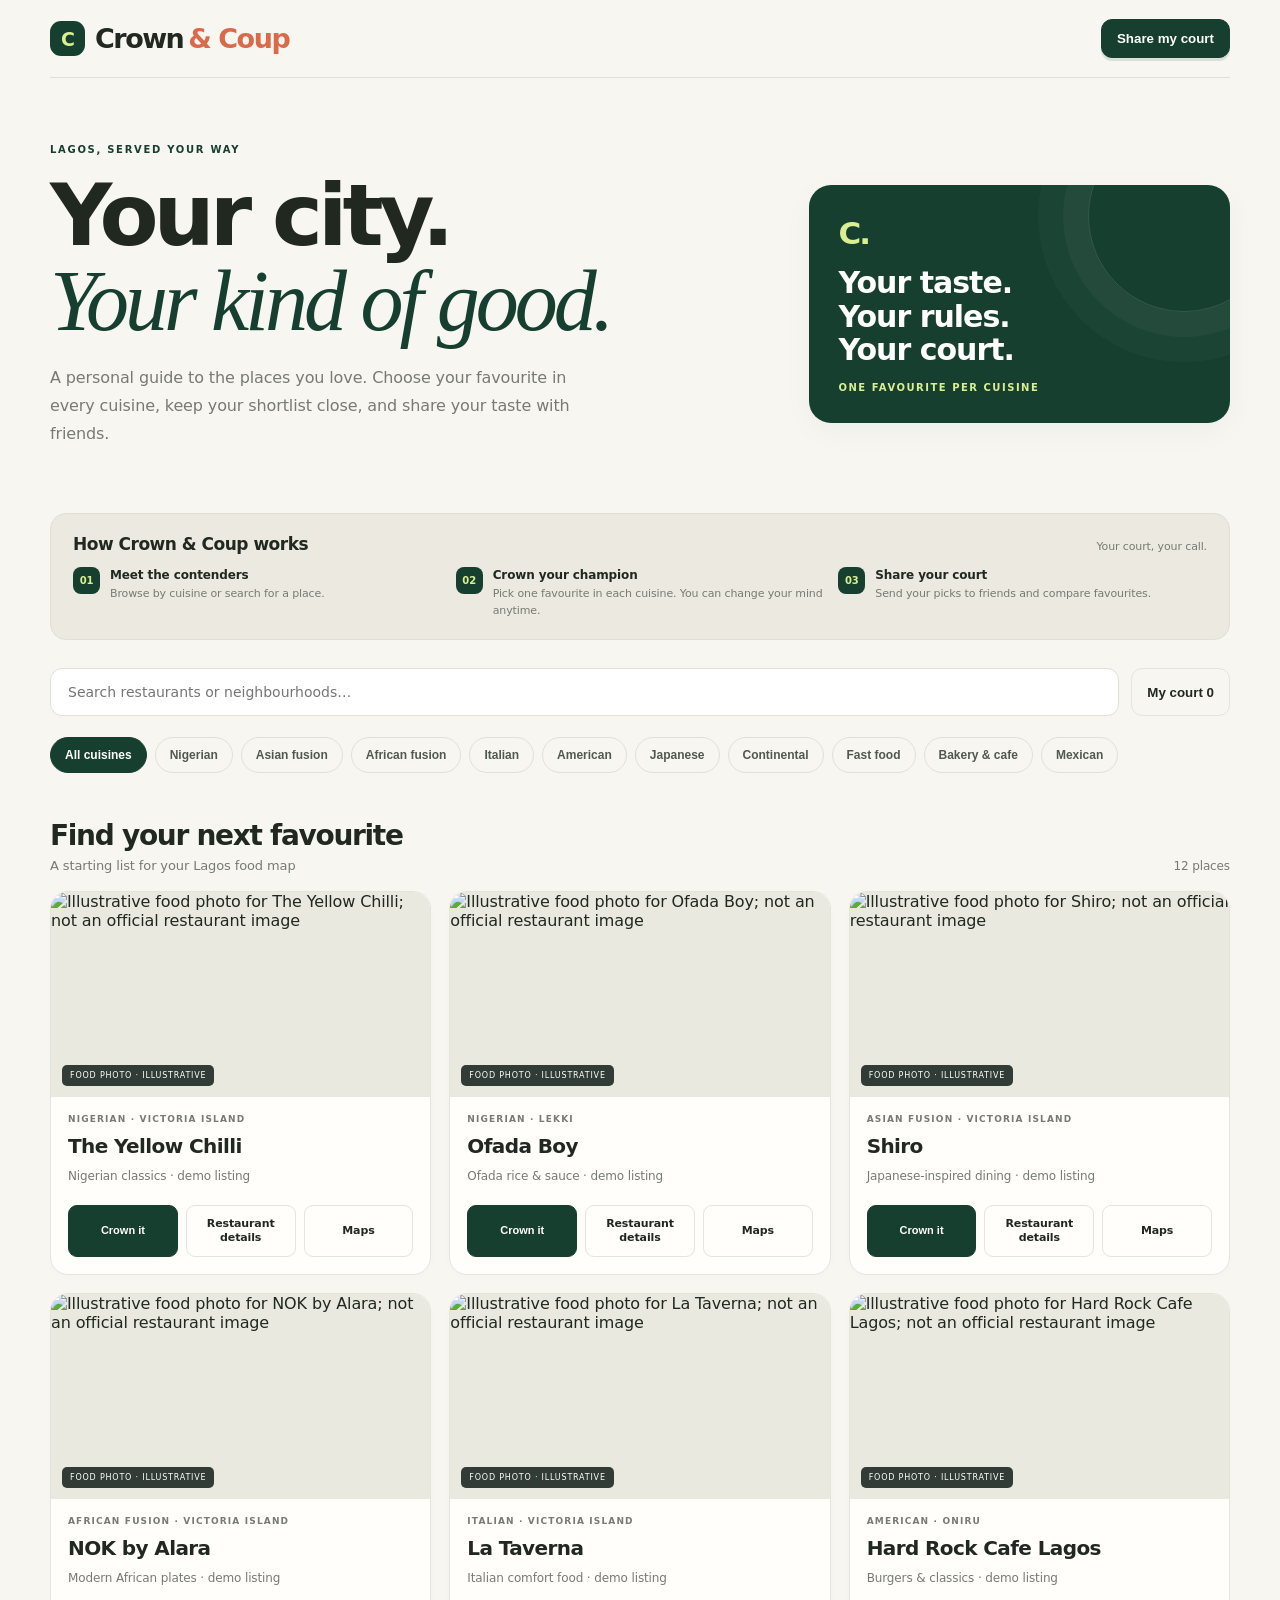
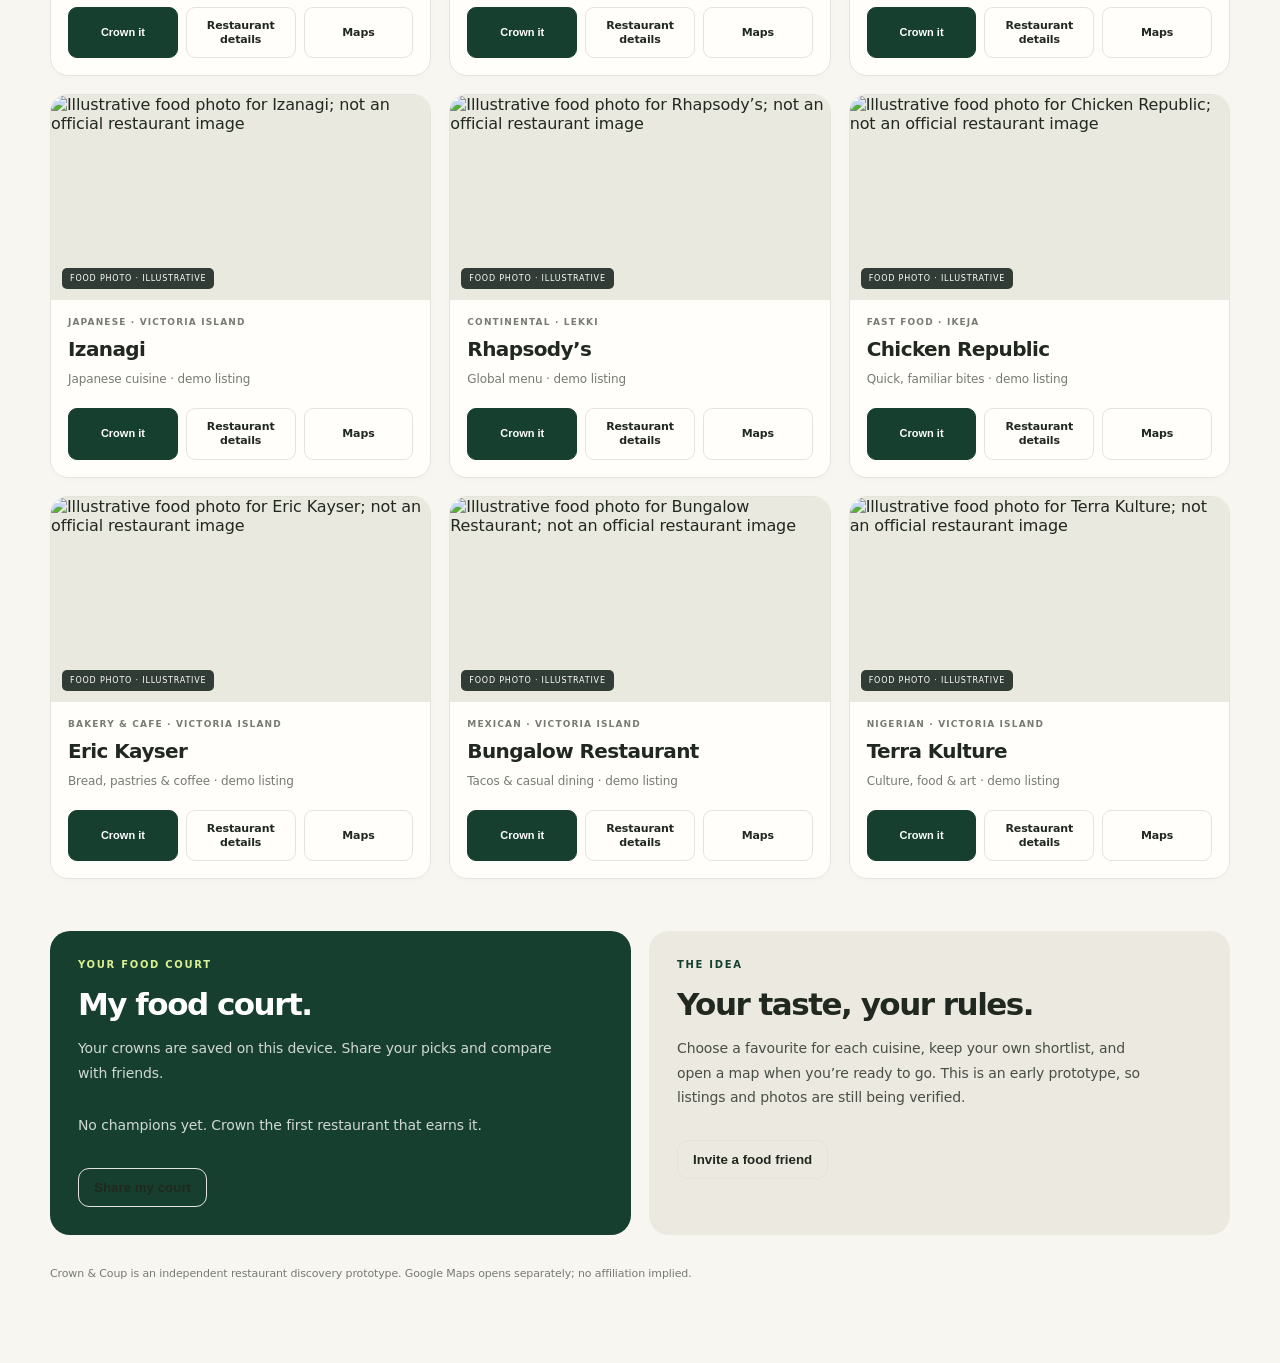
==== play/index.html @ 54d638da "feat: add quick instructions to Crown & Coup experience" ====
<!doctype html>
<html lang="en">
<head>
<meta charset="utf-8"><meta name="viewport" content="width=device-width,initial-scale=1"><meta name="theme-color" content="#f5f2eb"><meta name="description" content="Crown your favourite restaurants in Lagos and share your food court."><link rel="canonical" href="https://crown-ivory-phi.vercel.app/play/"><meta property="og:type" content="website"><meta property="og:site_name" content="Crown & Coup"><meta property="og:title" content="Crown & Coup — Lagos food, crowned"><meta property="og:description" content="Your taste. Your picks. Your restaurant crown. Discover Lagos food and share your favourites."><meta property="og:url" content="https://crown-ivory-phi.vercel.app/play/"><meta property="og:image" content="https://images.unsplash.com/photo-1638436684761-7e59f8a9072f?auto=format&fit=crop&fm=jpg&q=82&w=1200"><meta property="og:image:alt" content="Nigerian jollof rice and chicken, a food image for Crown"><meta name="twitter:card" content="summary_large_image"><meta name="twitter:title" content="Crown & Coup — Lagos food, crowned"><meta name="twitter:description" content="Your taste. Your picks. Your restaurant crown."><meta name="twitter:image" content="https://images.unsplash.com/photo-1638436684761-7e59f8a9072f?auto=format&fit=crop&fm=jpg&q=82&w=1200"><link rel="manifest" href="../manifest.webmanifest"><title>Crown & Coup — Lagos food, crowned</title>
<style>
:root{--paper:#f5f2eb;--ink:#20251f;--muted:#73766d;--line:#dfded5;--green:#244d3b;--lime:#d5f36a;--white:#fffef9;--orange:#ef7448}*{box-sizing:border-box}body{margin:0;background:var(--paper);color:var(--ink);font:16px Inter,system-ui,sans-serif}.app{max-width:1100px;margin:auto;padding:0 22px 60px}.top{height:72px;border-bottom:1px solid var(--line);display:flex;align-items:center;justify-content:space-between}.brand{font-weight:900;font-size:25px;letter-spacing:-1px}.brand b{background:var(--green);color:var(--lime);padding:5px 9px;border-radius:10px;margin-right:7px}.btn{border:1px solid var(--line);border-radius:999px;padding:10px 14px;background:transparent;color:var(--ink);font-weight:750;cursor:pointer}.primary{background:var(--green);color:white;border-color:var(--green)}.hero{padding:50px 0 30px;display:grid;grid-template-columns:1.3fr .7fr;gap:25px;align-items:end}.eyebrow{text-transform:uppercase;letter-spacing:2px;font-size:11px;font-weight:850;color:var(--green)}h1{font-size:clamp(44px,7vw,76px);line-height:.96;letter-spacing:-4px;margin:15px 0}h1 em{font-family:Georgia,serif;color:var(--green);font-weight:500}.hero p{max-width:540px;color:var(--muted);line-height:1.6}.hero-card{background:var(--lime);border-radius:20px;padding:22px;transform:rotate(1deg)}.hero-card strong{display:block;font-size:25px;line-height:1.1;margin:15px 0}.hero-card small{font-weight:800;text-transform:uppercase;letter-spacing:1px}.toolbar{display:flex;gap:10px;margin:15px 0}.search{flex:1;min-width:0;border:1px solid var(--line);background:var(--white);padding:13px 15px;border-radius:12px;font:inherit}.filters{display:flex;gap:8px;overflow:auto;padding:3px 0 16px}.filters button{white-space:nowrap;border:1px solid var(--line);background:transparent;border-radius:99px;padding:9px 13px;font-size:12px;font-weight:750;cursor:pointer}.filters .active{background:var(--green);color:white}.section{display:flex;justify-content:space-between;align-items:end;margin:20px 0 14px}.section h2{margin:0;font-size:23px;letter-spacing:-1px}.section p{margin:4px 0 0;color:var(--muted);font-size:12px}.grid{display:grid;grid-template-columns:repeat(3,minmax(0,1fr));gap:14px}.card{background:var(--white);border:1px solid var(--line);border-radius:17px;overflow:hidden;display:flex;flex-direction:column}.photo{height:150px;overflow:hidden;background:#e8e5dc}.photo img{width:100%;height:100%;object-fit:cover;display:block}.photo .photo-note{position:absolute;left:8px;bottom:8px;background:#18251dcc;color:white;border-radius:5px;padding:4px 6px;font-size:9px;letter-spacing:.3px}.photo-wrap{position:relative}.body{padding:14px;display:flex;flex-direction:column;flex:1}.meta{font-size:10px;letter-spacing:1px;text-transform:uppercase;color:var(--muted);font-weight:850}.card h3{margin:7px 0;font-size:18px}.card p{font-size:12px;color:var(--muted);margin:0 0 14px}.actions{display:flex;gap:7px;margin-top:auto}.actions button,.actions a{flex:1;text-align:center;padding:10px 6px;border:1px solid var(--line);border-radius:9px;background:transparent;text-decoration:none;color:inherit;font-size:11px;font-weight:800;cursor:pointer}.actions .crown{background:var(--green);color:white;border-color:var(--green)}.actions .crowned{background:var(--lime);color:var(--ink);border-color:var(--lime)}.bottom{display:grid;grid-template-columns:1fr 1fr;gap:14px;margin-top:36px}.panel{background:var(--green);color:white;border-radius:18px;padding:22px}.panel.light{background:#e8e5dc;color:var(--ink)}.panel h2{font-size:25px;letter-spacing:-1px}.panel p{font-size:13px;line-height:1.6;opacity:.8}.crowns{display:grid;gap:8px}.row{display:flex;align-items:center;gap:10px;padding:9px 0;border-bottom:1px solid #ffffff2c}.row span:nth-child(2){flex:1}.row strong,.row small{display:block}.row small{font-size:11px;opacity:.7}.toast{position:fixed;bottom:18px;left:50%;transform:translateX(-50%);background:var(--ink);color:white;border-radius:10px;padding:12px 16px;display:none;max-width:90vw}.toast.show{display:block}footer{padding:25px 0;color:var(--muted);font-size:11px}@media(max-width:700px){.app{padding:0 14px 40px}.hero{grid-template-columns:1fr;padding:32px 0 20px}.hero-card{display:none}h1{letter-spacing:-3px}.grid{grid-template-columns:repeat(2,minmax(0,1fr));gap:9px}.photo{height:105px}.body{padding:11px}.card h3{font-size:16px}.actions{flex-direction:column}.bottom{grid-template-columns:1fr}.toolbar .btn{padding:10px}.section h2{font-size:21px}}@media(max-width:360px){.grid{grid-template-columns:1fr}.photo{height:145px}.actions{flex-direction:row}}

/* Crown visual refinement: editorial, tactile, and deliberately quiet */
:root{--paper:#f7f6f1;--ink:#202820;--muted:#777b72;--line:#e4e3dc;--green:#173f30;--lime:#d9ef91;--white:#fffefa;--orange:#d96b4c;--shadow:0 8px 30px #1b2c1e0a}
body{font-family:Inter,"Avenir Next",Avenir,system-ui,-apple-system,sans-serif;letter-spacing:-.12px;-webkit-font-smoothing:antialiased}
.app{max-width:1240px;padding:0 30px 70px}
.top{height:78px;border-color:#dedfd6}
.brand{display:flex;align-items:center;font-size:27px;letter-spacing:-1.5px}
.brand b{display:inline-grid;place-items:center;width:35px;height:35px;padding:0;border-radius:11px;background:var(--green);color:var(--lime);font-size:19px;margin-right:10px;letter-spacing:-1px}
.btn{transition:background .18s ease,border-color .18s ease,transform .18s ease;border-radius:11px;padding:11px 15px}
.btn:hover,.actions button:hover,.actions a:hover{transform:translateY(-1px);border-color:#aeb5a6}
.primary{box-shadow:0 3px 0 #173f3020}
.hero{padding:66px 0 45px;grid-template-columns:1.25fr .75fr;gap:56px;align-items:center}
.eyebrow{letter-spacing:1.7px;font-size:10px}
h1{font-size:clamp(48px,7vw,86px);line-height:.99;letter-spacing:-5px;font-weight:760;margin:18px 0 20px}
h1 em{font-family:Georgia,"Times New Roman",serif;font-style:italic;letter-spacing:-4px}
.hero p{font-size:16px;line-height:1.75;max-width:520px}
.hero-card{border-radius:22px;padding:30px;background:var(--green);color:white;transform:none;min-height:230px;display:flex;flex-direction:column;justify-content:space-between;box-shadow:var(--shadow);position:relative;overflow:hidden}
.hero-card:after{content:"";position:absolute;width:190px;height:190px;border:1px solid #ffffff20;border-radius:50%;right:-50px;top:-65px;box-shadow:0 0 0 25px #ffffff08,0 0 0 50px #ffffff06}
.hero-card strong{font-size:30px;line-height:1.12;letter-spacing:-1px;position:relative;z-index:1}
.hero-card small{color:var(--lime);font-size:10px;letter-spacing:1.5px;position:relative;z-index:1}
.hero-mark{font-size:31px;font-weight:900;letter-spacing:-2px;color:var(--lime)}
.toolbar{gap:12px;margin:10px 0 18px}
.search{border-radius:12px;background:white;border-color:#e0e1d8;padding:15px 17px;font-size:14px;box-shadow:0 2px 5px #1b2c1e03}
.search:focus{outline:2px solid #b5d17d;outline-offset:1px}
.filters{gap:8px;padding-bottom:20px;scrollbar-width:thin}
.filters button{padding:10px 14px;font-size:12px;border-color:#e0e1d8;color:#51584f;transition:all .15s ease}
.filters button:hover{border-color:#9ba99b}
.filters .active{background:var(--green);border-color:var(--green);color:white}
.section{margin:26px 0 18px}
.section h2{font-size:28px;letter-spacing:-1.3px}
.section p{font-size:13px;margin-top:6px}
.grid{grid-template-columns:repeat(3,minmax(0,1fr));gap:18px}
.card{border-color:#e5e4dc;border-radius:18px;box-shadow:0 2px 8px #26352904;transition:transform .2s ease,box-shadow .2s ease,border-color .2s ease;min-width:0}
.card:hover{transform:translateY(-3px);box-shadow:0 14px 32px #2635290e;border-color:#d1d6c9}
.photo{height:205px;background:#e9e9df}
.photo img{transition:transform .5s ease;object-position:center 55%}
.card:hover .photo img{transform:scale(1.035)}
.photo .photo-note{left:11px;bottom:11px;background:#19251fe0;color:#fff;font-size:8px;padding:6px 8px;letter-spacing:.8px;border-radius:5px}
.body{padding:17px;gap:2px}
.meta{font-size:9px;letter-spacing:1.15px}
.card h3{font-size:20px;letter-spacing:-.6px;margin:9px 0 7px;line-height:1.15}
.card p{font-size:12px;line-height:1.5;margin:0 0 18px}
.actions{gap:8px;align-items:stretch}
.actions button,.actions a{padding:11px 8px;border-radius:9px;font-size:11px;line-height:1.25;display:flex;align-items:center;justify-content:center;min-height:40px}
.actions .crown{background:var(--green);border-color:var(--green)}
.actions .crowned{background:var(--lime);color:#1e2a1e;border-color:var(--lime)}
.bottom{gap:18px;margin-top:52px}
.panel{border-radius:20px;padding:28px}
.panel h2{font-size:31px;letter-spacing:-1.5px;margin:16px 0 8px}
.panel p{font-size:14px;line-height:1.75;max-width:480px}
.panel.light{background:#ebe9e0}
.row{gap:12px;padding:13px 0;border-color:#ffffff28}
.row-mark{width:30px;height:30px;display:grid;place-items:center;background:#ffffff16;color:var(--lime);border-radius:9px;font-size:12px;font-weight:900}
.row .btn{background:transparent;color:inherit;border-color:#ffffff35;font-size:11px;padding:8px 12px}
.panel.light .row .btn{border-color:var(--line)}
#shareBottom,#invite{margin-top:16px}
.toast{box-shadow:0 10px 30px #0002;border-radius:12px;font-size:13px}
footer{padding:30px 0 10px;line-height:1.7}
@media(max-width:800px){.app{padding:0 20px 52px}.hero{padding:45px 0 28px;gap:22px}.hero-card{padding:22px;min-height:205px}.hero-card strong{font-size:25px}.grid{grid-template-columns:repeat(2,minmax(0,1fr));gap:13px}.photo{height:160px}.actions{flex-direction:row}.actions button,.actions a{font-size:10px;padding:10px 5px}}
@media(max-width:540px){.app{padding:0 15px 40px}.top{height:68px}.brand{font-size:24px}.brand b{width:32px;height:32px}.hero{grid-template-columns:1fr;padding:36px 0 22px;gap:12px}h1{font-size:clamp(47px,13vw,66px);letter-spacing:-3.7px;margin:14px 0}.hero p{font-size:14px;line-height:1.7}.hero-card{display:none}.toolbar{gap:8px}.search{padding:13px 12px;font-size:12px}.toolbar .btn{padding:10px 11px;font-size:11px}.filters{margin-right:-15px;padding-right:15px}.section h2{font-size:23px}.grid{gap:10px}.photo{height:130px}.body{padding:12px}.card h3{font-size:16px}.card p{font-size:11px;margin-bottom:14px}.actions{flex-direction:column;gap:6px}.actions button,.actions a{min-height:37px;font-size:11px}.bottom{grid-template-columns:1fr;gap:12px;margin-top:38px}.panel{padding:23px}.panel h2{font-size:27px}}
@media(max-width:360px){.grid{grid-template-columns:1fr}.photo{height:185px}.actions{flex-direction:row}}
.howto{margin:4px 0 28px;padding:20px 22px;background:#ebe9e0;border:1px solid #e0dfd5;border-radius:16px}.howto-head{display:flex;justify-content:space-between;align-items:baseline;gap:12px;margin-bottom:13px}.howto-head h2{font-size:17px;letter-spacing:-.5px;margin:0}.howto-head p{font-size:11px;color:var(--muted);margin:0}.howto-steps{display:grid;grid-template-columns:repeat(3,minmax(0,1fr));gap:14px}.howto-step{display:flex;gap:10px;align-items:start}.howto-num{display:grid;place-items:center;flex:none;width:27px;height:27px;background:var(--green);color:var(--lime);border-radius:8px;font-size:10px;font-weight:900}.howto-step strong{display:block;font-size:12px;margin:1px 0 4px}.howto-step span{display:block;color:var(--muted);font-size:11px;line-height:1.5}@media(max-width:540px){.howto{padding:17px}.howto-head{display:block}.howto-head p{margin-top:5px}.howto-steps{grid-template-columns:1fr;gap:12px}}</style></head>
<body><main class="app">
<header class="top"><div class="brand"><b>C</b> Crown <span style="color:var(--orange);margin-left:5px">&amp; Coup</span></div><button class="btn primary" id="share">Share my court</button></header>
<section class="hero"><div><div class="eyebrow">LAGOS, SERVED YOUR WAY</div><h1>Your city.<br><em>Your kind of good.</em></h1><p>A personal guide to the places you love. Choose your favourite in every cuisine, keep your shortlist close, and share your taste with friends.</p></div><aside class="hero-card"><div class="hero-mark">C.</div><strong>Your taste.<br>Your rules.<br>Your court.</strong><small>ONE FAVOURITE PER CUISINE</small></aside></section>
<section class="howto" aria-labelledby="howto-title"><div class="howto-head"><h2 id="howto-title">How Crown &amp; Coup works</h2><p>Your court, your call.</p></div><div class="howto-steps"><div class="howto-step"><b class="howto-num">01</b><div><strong>Meet the contenders</strong><span>Browse by cuisine or search for a place.</span></div></div><div class="howto-step"><b class="howto-num">02</b><div><strong>Crown your champion</strong><span>Pick one favourite in each cuisine. You can change your mind anytime.</span></div></div><div class="howto-step"><b class="howto-num">03</b><div><strong>Share your court</strong><span>Send your picks to friends and compare favourites.</span></div></div></div></section><div class="toolbar"><input id="search" class="search" placeholder="Search restaurants or neighbourhoods…" aria-label="Search restaurants"><button id="myCourt" class="btn">My court <span id="count">0</span></button></div><div id="filters" class="filters"></div>
<section id="discover"><div class="section"><div><h2>Find your next favourite</h2><p>A starting list for your Lagos food map</p></div><span id="resultCount" style="font-size:12px;color:var(--muted)">12 places</span></div><div class="grid" id="grid"></div></section>
<section class="bottom" id="courtSection"><div class="panel"><div class="eyebrow" style="color:var(--lime)">YOUR FOOD COURT</div><h2>My food court.</h2><p>Your crowns are saved on this device. Share your picks and compare with friends.</p><div id="crowns" class="crowns"></div><button class="btn" id="shareBottom">Share my court</button></div><div class="panel light"><div class="eyebrow">The idea</div><h2>Your taste, your rules.</h2><p>Choose a favourite for each cuisine, keep your own shortlist, and open a map when you’re ready to go. This is an early prototype, so listings and photos are still being verified.</p><button class="btn" id="invite">Invite a food friend</button></div></section><footer>Crown & Coup is an independent restaurant discovery prototype. Google Maps opens separately; no affiliation implied.</footer></main><div class="toast" id="toast" role="status" aria-live="polite"></div>
<script>
const places=[
['The Yellow Chilli','Nigerian','Victoria Island','🍲','#e8d6b7','Nigerian classics'],['Ofada Boy','Nigerian','Lekki','🍛','#e7c99c','Ofada rice & sauce'],['Shiro','Asian fusion','Victoria Island','🍣','#c8d6c8','Japanese-inspired dining'],['NOK by Alara','African fusion','Victoria Island','🥘','#e4c4b5','Modern African plates'],['La Taverna','Italian','Victoria Island','🍝','#d5d7b7','Italian comfort food'],['Hard Rock Cafe Lagos','American','Oniru','🍔','#d9b9a6','Burgers & classics'],['Izanagi','Japanese','Victoria Island','🍱','#c5d3d5','Japanese cuisine'],['Rhapsody’s','Continental','Lekki','🥗','#d6c9a7','Global menu'],['Chicken Republic','Fast food','Ikeja','🍗','#e8c7a5','Quick, familiar bites'],['Eric Kayser','Bakery & cafe','Victoria Island','🥐','#d9c3a0','Bread, pastries & coffee'],['Bungalow Restaurant','Mexican','Victoria Island','🌮','#e7c5a0','Tacos & casual dining'],['Terra Kulture','Nigerian','Victoria Island','🍽️','#c8d2b2','Culture, food & art']
].map((p,i)=>({id:'p'+i,name:p[0],cuisine:p[1],area:p[2],emoji:p[3],tone:p[4],note:p[5],slug:["the-yellow-chilli","ofada-boy","shiro","nok-by-alara","la-taverna","hard-rock-cafe-lagos","izanagi","rhapsodys","chicken-republic","eric-kayser","bungalow-restaurant","terra-kulture"][i],photo:["https://images.unsplash.com/photo-1638436684761-7e59f8a9072f?auto=format&fit=crop&fm=jpg&q=82&w=1200","https://images.unsplash.com/photo-1664993101841-036f189719b6?auto=format&fit=crop&fm=jpg&q=82&w=1200","https://images.unsplash.com/photo-1665556899022-9761f95769e5?auto=format&fit=crop&fm=jpg&q=82&w=1200","https://images.unsplash.com/photo-1638436684761-7e59f8a9072f?auto=format&fit=crop&fm=jpg&q=82&w=1200","https://images.unsplash.com/photo-1665556899022-9761f95769e5?auto=format&fit=crop&fm=jpg&q=82&w=1200","https://images.unsplash.com/photo-1665556899022-9761f95769e5?auto=format&fit=crop&fm=jpg&q=82&w=1200","https://images.unsplash.com/photo-1665556899022-9761f95769e5?auto=format&fit=crop&fm=jpg&q=82&w=1200","https://images.unsplash.com/photo-1638436684761-7e59f8a9072f?auto=format&fit=crop&fm=jpg&q=82&w=1200","https://images.unsplash.com/photo-1664993101841-036f189719b6?auto=format&fit=crop&fm=jpg&q=82&w=1200","https://images.unsplash.com/photo-1665556899022-9761f95769e5?auto=format&fit=crop&fm=jpg&q=82&w=1200","https://images.unsplash.com/photo-1665556899022-9761f95769e5?auto=format&fit=crop&fm=jpg&q=82&w=1200","https://images.unsplash.com/photo-1638436684761-7e59f8a9072f?auto=format&fit=crop&fm=jpg&q=82&w=1200"][i],address:p[0]+', '+p[2]+', Lagos'}));
const cuisines=['All cuisines',...new Set(places.map(p=>p.cuisine))];const $=id=>document.getElementById(id);let filter='All cuisines',query='',onlyCourt=false,court=load('court',{}),courtName=load('name','');
function load(k,d){try{return JSON.parse(localStorage.getItem('crown:'+k))??d}catch{return d}}function save(k,v){localStorage.setItem('crown:'+k,JSON.stringify(v))}
function toast(s){let t=$('toast');t.textContent=s;t.classList.add('show');clearTimeout(window.tt);window.tt=setTimeout(()=>t.classList.remove('show'),2400)}
function maps(p){return 'https://www.google.com/maps/search/?api=1&query='+encodeURIComponent(p.address)}function restaurantUrl(p){return location.origin+'/restaurants/'+p.slug+'/'}async function shareRestaurant(p){const url=restaurantUrl(p);const payload={title:p.name+' — Crown',text:'Explore '+p.name+', a '+p.cuisine+' spot in '+p.area+', Lagos. Restaurant imagery is illustrative, not an official venue photo.',url};try{if(navigator.share){await navigator.share(payload);return}}catch(e){if(e.name==='AbortError')return}try{await navigator.clipboard.writeText(url);toast('Restaurant link copied to share.')}catch{toast('Open the restaurant page and copy its URL.')}}
function render(){ $('filters').innerHTML=cuisines.map(c=>'<button class="'+(filter===c?'active':'')+'" data-filter="'+c.replaceAll('"','&quot;')+'">'+(c==='All cuisines'?'':'')+c+'</button>').join('');let list=places.filter(p=>(filter==='All cuisines'||p.cuisine===filter)&&(p.name+' '+p.cuisine+' '+p.area).toLowerCase().includes(query.toLowerCase())&&(!onlyCourt||court[p.cuisine]===p.id));$('resultCount').textContent=list.length+' places';$('count').textContent=Object.keys(court).length;
$('grid').innerHTML=list.length?list.map(p=>{let win=court[p.cuisine]===p.id,has=!!court[p.cuisine];return '<article class="card"><div class="photo-wrap"><div class="photo"><img loading="lazy" src="'+p.photo+'" alt="Illustrative food photo for '+p.name+'; not an official restaurant image"><span class="photo-note">FOOD PHOTO · ILLUSTRATIVE</span></div></div><div class="body"><div class="meta">'+p.cuisine+' · '+p.area+'</div><h3>'+p.name+'</h3><p>'+p.note+' · demo listing</p><div class="actions"><button class="crown '+(win?'crowned':'')+'" data-crown="'+p.id+'">'+(win?'Crowned':''+(has?'Stage a coup':'Crown it'))+'</button><a href="'+restaurantUrl(p)+'">Restaurant details</a><a target="_blank" rel="noopener" href="'+maps(p)+'"> Maps</a></div></div></article>'}).join(''):'<div style="grid-column:1/-1;padding:30px;color:var(--muted)">No matches. Try another search or cuisine.</div>';
let rows=Object.entries(court).map(([c,id])=>places.find(p=>p.id===id)).filter(Boolean);$('crowns').innerHTML=rows.length?rows.map(p=>'<div class="row"><span>'+p.emoji+'</span><span><strong>'+p.name+'</strong><small>'+p.cuisine+' · '+p.area+'</small></span><button class="btn" data-share-one="'+p.id+'"></button></div>').join(''):'<p>No champions yet. Crown the first restaurant that earns it.</p>'}
function crown(id){let p=places.find(x=>x.id===id);if(!p)return;if(court[p.cuisine]===id){delete court[p.cuisine];toast(p.name+' uncrowned.')}else{let prev=!!court[p.cuisine];court[p.cuisine]=id;toast(p.name+(prev?' takes the ':' is your ')+p.cuisine+' crown!')}save('court',court);onlyCourt=false;render()}
function textCourt(){let rows=Object.entries(court).map(([c,id])=>{let p=places.find(x=>x.id===id);return p?c+': '+p.name+' ('+p.area+')':''}).filter(Boolean);return (courtName||'My Lagos food court')+' ♛\n'+(rows.join('\n')||'I’m building my Lagos food court on Crown & Coup.')+'\n\nCrown & Coup your own favourites. What would you crown?'}
async function copy(s){try{if(navigator.share){await navigator.share({title:'My Crown & Coup food court',text:s});return}}catch(e){if(e.name==='AbortError')return}try{await navigator.clipboard.writeText(s);toast('Copied — share it with your food group!')}catch{let a=document.createElement('textarea');a.value=s;document.body.append(a);a.select();document.execCommand('copy');a.remove();toast('Copied — share it with your food group!')}}
async function share(){if(!courtName){courtName=prompt('Name your court (e.g. Tobi’s Lagos food court)')||'';save('name',courtName)}copy(textCourt())}
$('filters').addEventListener('click',e=>{let b=e.target.closest('[data-filter]');if(b){filter=b.dataset.filter;onlyCourt=false;render()}});$('grid').addEventListener('click',e=>{let b=e.target.closest('[data-crown]');if(b)crown(b.dataset.crown)});$('crowns').addEventListener('click',e=>{let b=e.target.closest('[data-share-one]');if(b){let p=places.find(x=>x.id===b.dataset.shareOne);copy('I crowned '+p.name+' my '+p.cuisine+' champion in '+p.area+', Lagos. ♛ Where would you crown?')}});$('search').addEventListener('input',e=>{query=e.target.value;onlyCourt=false;render()});$('myCourt').addEventListener('click',()=>{onlyCourt=!onlyCourt;filter='All cuisines';render();if(onlyCourt)$('courtSection').scrollIntoView({behavior:'smooth'})});$('share').addEventListener('click',share);$('shareBottom').addEventListener('click',share);$('invite').addEventListener('click',()=>copy('I’m building my Lagos food court on Crown. Crown your favourite restaurant in every cuisine, then let’s compare picks. ♛'));render();
if('serviceWorker'in navigator&&location.protocol.startsWith('http'))addEventListener('load',()=>navigator.serviceWorker.register('../sw.js').catch(()=>{}));
</script></body></html>
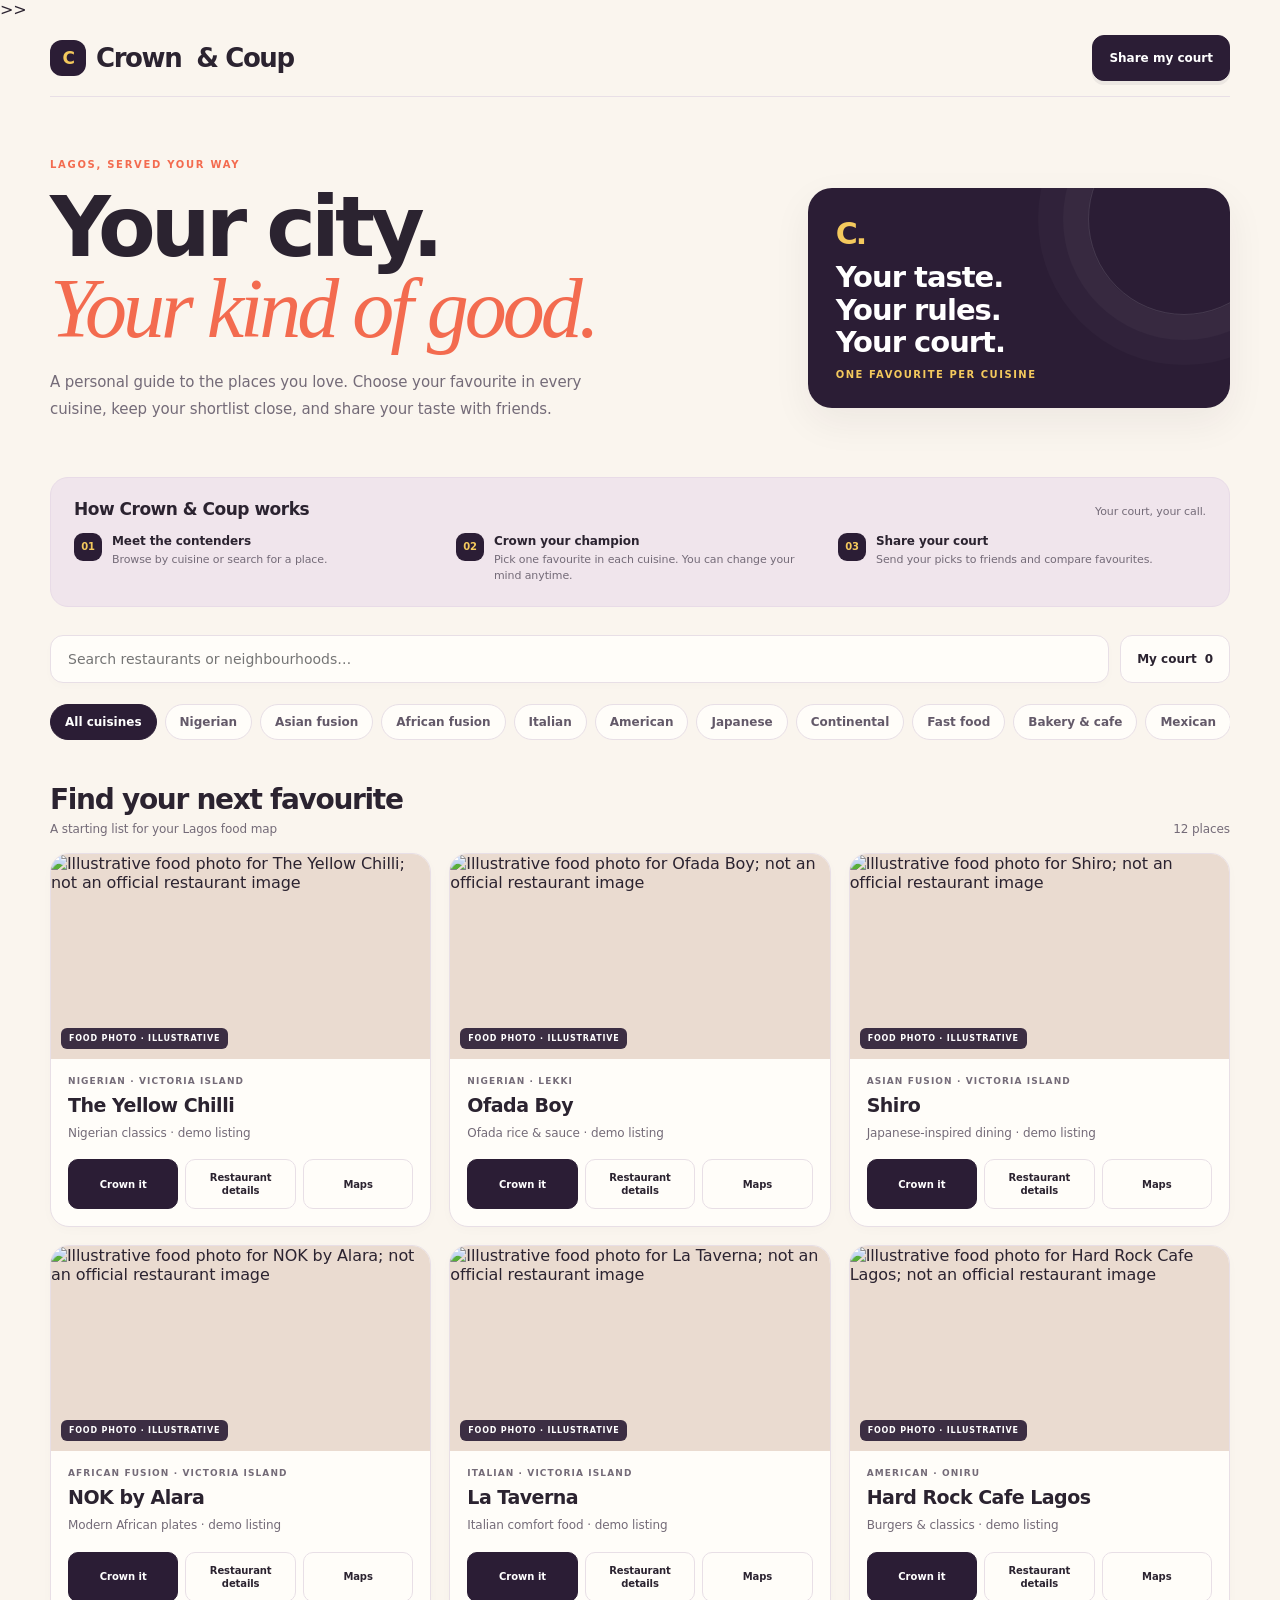
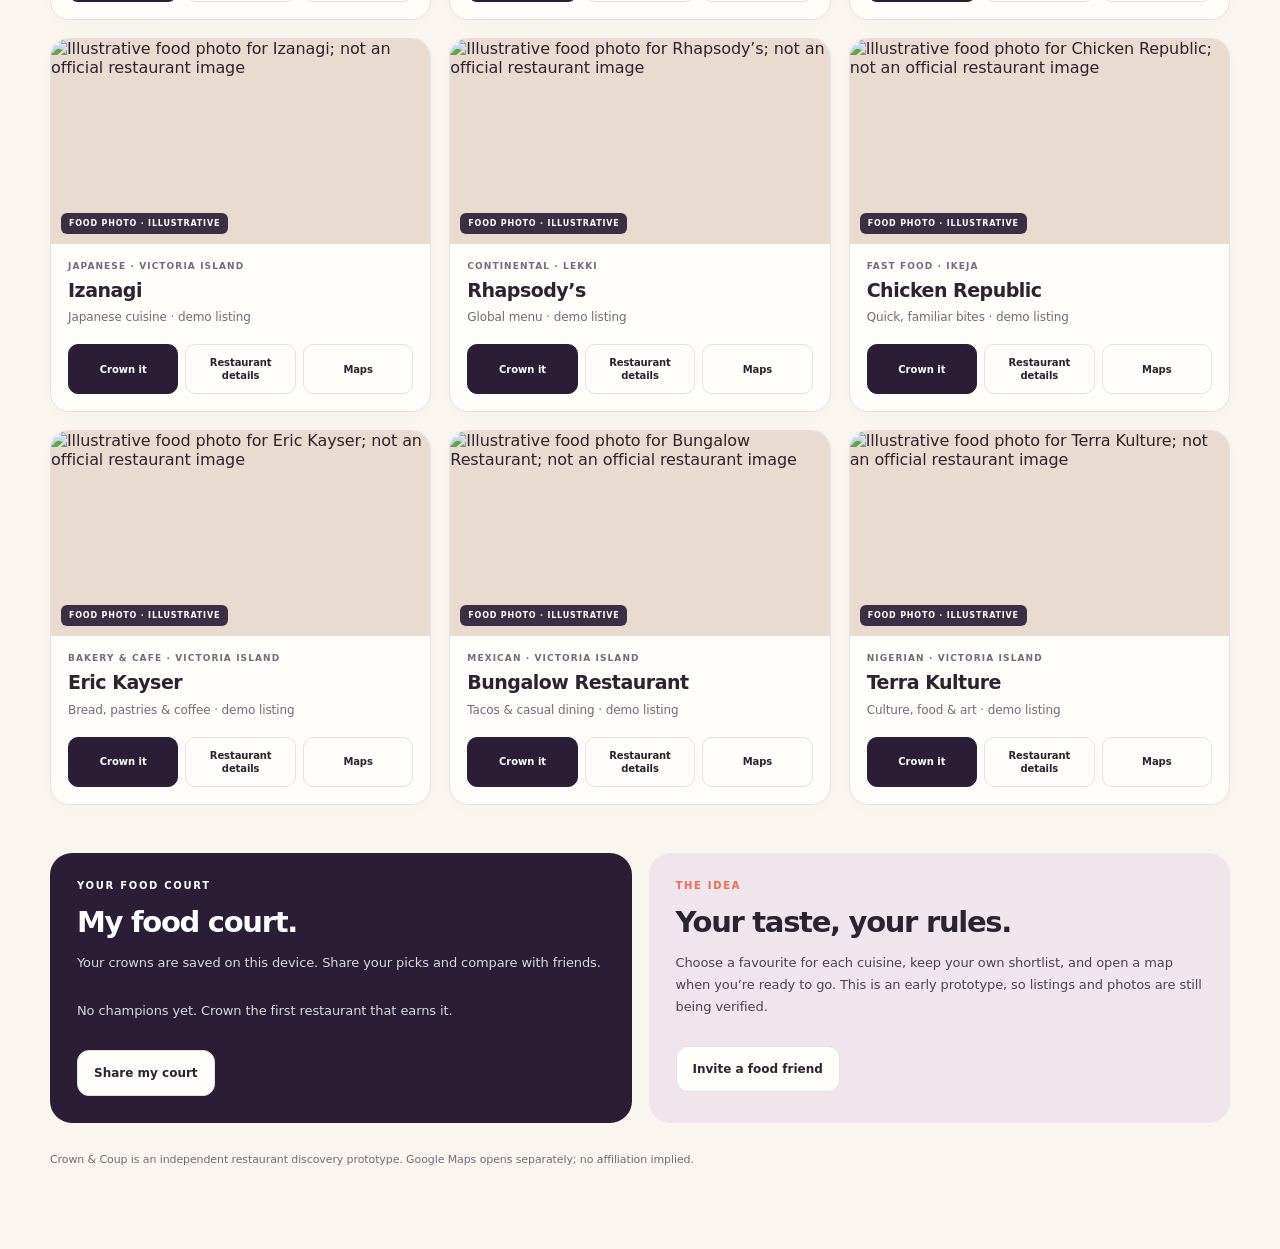
==== commit ad1dd858: "design: rebuild app UI and diversify food imagery" ====
--- a/play/index.html
+++ b/play/index.html
@@ -1,72 +1,9 @@
 <!doctype html>
 <html lang="en">
 <head>
-<meta charset="utf-8"><meta name="viewport" content="width=device-width,initial-scale=1"><meta name="theme-color" content="#f5f2eb"><meta name="description" content="Crown your favourite restaurants in Lagos and share your food court."><link rel="canonical" href="https://crown-ivory-phi.vercel.app/play/"><meta property="og:type" content="website"><meta property="og:site_name" content="Crown & Coup"><meta property="og:title" content="Crown & Coup — Lagos food, crowned"><meta property="og:description" content="Your taste. Your picks. Your restaurant crown. Discover Lagos food and share your favourites."><meta property="og:url" content="https://crown-ivory-phi.vercel.app/play/"><meta property="og:image" content="https://images.unsplash.com/photo-1638436684761-7e59f8a9072f?auto=format&fit=crop&fm=jpg&q=82&w=1200"><meta property="og:image:alt" content="Nigerian jollof rice and chicken, a food image for Crown"><meta name="twitter:card" content="summary_large_image"><meta name="twitter:title" content="Crown & Coup — Lagos food, crowned"><meta name="twitter:description" content="Your taste. Your picks. Your restaurant crown."><meta name="twitter:image" content="https://images.unsplash.com/photo-1638436684761-7e59f8a9072f?auto=format&fit=crop&fm=jpg&q=82&w=1200"><link rel="manifest" href="../manifest.webmanifest"><title>Crown & Coup — Lagos food, crowned</title>
-<style>
-:root{--paper:#f5f2eb;--ink:#20251f;--muted:#73766d;--line:#dfded5;--green:#244d3b;--lime:#d5f36a;--white:#fffef9;--orange:#ef7448}*{box-sizing:border-box}body{margin:0;background:var(--paper);color:var(--ink);font:16px Inter,system-ui,sans-serif}.app{max-width:1100px;margin:auto;padding:0 22px 60px}.top{height:72px;border-bottom:1px solid var(--line);display:flex;align-items:center;justify-content:space-between}.brand{font-weight:900;font-size:25px;letter-spacing:-1px}.brand b{background:var(--green);color:var(--lime);padding:5px 9px;border-radius:10px;margin-right:7px}.btn{border:1px solid var(--line);border-radius:999px;padding:10px 14px;background:transparent;color:var(--ink);font-weight:750;cursor:pointer}.primary{background:var(--green);color:white;border-color:var(--green)}.hero{padding:50px 0 30px;display:grid;grid-template-columns:1.3fr .7fr;gap:25px;align-items:end}.eyebrow{text-transform:uppercase;letter-spacing:2px;font-size:11px;font-weight:850;color:var(--green)}h1{font-size:clamp(44px,7vw,76px);line-height:.96;letter-spacing:-4px;margin:15px 0}h1 em{font-family:Georgia,serif;color:var(--green);font-weight:500}.hero p{max-width:540px;color:var(--muted);line-height:1.6}.hero-card{background:var(--lime);border-radius:20px;padding:22px;transform:rotate(1deg)}.hero-card strong{display:block;font-size:25px;line-height:1.1;margin:15px 0}.hero-card small{font-weight:800;text-transform:uppercase;letter-spacing:1px}.toolbar{display:flex;gap:10px;margin:15px 0}.search{flex:1;min-width:0;border:1px solid var(--line);background:var(--white);padding:13px 15px;border-radius:12px;font:inherit}.filters{display:flex;gap:8px;overflow:auto;padding:3px 0 16px}.filters button{white-space:nowrap;border:1px solid var(--line);background:transparent;border-radius:99px;padding:9px 13px;font-size:12px;font-weight:750;cursor:pointer}.filters .active{background:var(--green);color:white}.section{display:flex;justify-content:space-between;align-items:end;margin:20px 0 14px}.section h2{margin:0;font-size:23px;letter-spacing:-1px}.section p{margin:4px 0 0;color:var(--muted);font-size:12px}.grid{display:grid;grid-template-columns:repeat(3,minmax(0,1fr));gap:14px}.card{background:var(--white);border:1px solid var(--line);border-radius:17px;overflow:hidden;display:flex;flex-direction:column}.photo{height:150px;overflow:hidden;background:#e8e5dc}.photo img{width:100%;height:100%;object-fit:cover;display:block}.photo .photo-note{position:absolute;left:8px;bottom:8px;background:#18251dcc;color:white;border-radius:5px;padding:4px 6px;font-size:9px;letter-spacing:.3px}.photo-wrap{position:relative}.body{padding:14px;display:flex;flex-direction:column;flex:1}.meta{font-size:10px;letter-spacing:1px;text-transform:uppercase;color:var(--muted);font-weight:850}.card h3{margin:7px 0;font-size:18px}.card p{font-size:12px;color:var(--muted);margin:0 0 14px}.actions{display:flex;gap:7px;margin-top:auto}.actions button,.actions a{flex:1;text-align:center;padding:10px 6px;border:1px solid var(--line);border-radius:9px;background:transparent;text-decoration:none;color:inherit;font-size:11px;font-weight:800;cursor:pointer}.actions .crown{background:var(--green);color:white;border-color:var(--green)}.actions .crowned{background:var(--lime);color:var(--ink);border-color:var(--lime)}.bottom{display:grid;grid-template-columns:1fr 1fr;gap:14px;margin-top:36px}.panel{background:var(--green);color:white;border-radius:18px;padding:22px}.panel.light{background:#e8e5dc;color:var(--ink)}.panel h2{font-size:25px;letter-spacing:-1px}.panel p{font-size:13px;line-height:1.6;opacity:.8}.crowns{display:grid;gap:8px}.row{display:flex;align-items:center;gap:10px;padding:9px 0;border-bottom:1px solid #ffffff2c}.row span:nth-child(2){flex:1}.row strong,.row small{display:block}.row small{font-size:11px;opacity:.7}.toast{position:fixed;bottom:18px;left:50%;transform:translateX(-50%);background:var(--ink);color:white;border-radius:10px;padding:12px 16px;display:none;max-width:90vw}.toast.show{display:block}footer{padding:25px 0;color:var(--muted);font-size:11px}@media(max-width:700px){.app{padding:0 14px 40px}.hero{grid-template-columns:1fr;padding:32px 0 20px}.hero-card{display:none}h1{letter-spacing:-3px}.grid{grid-template-columns:repeat(2,minmax(0,1fr));gap:9px}.photo{height:105px}.body{padding:11px}.card h3{font-size:16px}.actions{flex-direction:column}.bottom{grid-template-columns:1fr}.toolbar .btn{padding:10px}.section h2{font-size:21px}}@media(max-width:360px){.grid{grid-template-columns:1fr}.photo{height:145px}.actions{flex-direction:row}}
-
-/* Crown visual refinement: editorial, tactile, and deliberately quiet */
-:root{--paper:#f7f6f1;--ink:#202820;--muted:#777b72;--line:#e4e3dc;--green:#173f30;--lime:#d9ef91;--white:#fffefa;--orange:#d96b4c;--shadow:0 8px 30px #1b2c1e0a}
-body{font-family:Inter,"Avenir Next",Avenir,system-ui,-apple-system,sans-serif;letter-spacing:-.12px;-webkit-font-smoothing:antialiased}
-.app{max-width:1240px;padding:0 30px 70px}
-.top{height:78px;border-color:#dedfd6}
-.brand{display:flex;align-items:center;font-size:27px;letter-spacing:-1.5px}
-.brand b{display:inline-grid;place-items:center;width:35px;height:35px;padding:0;border-radius:11px;background:var(--green);color:var(--lime);font-size:19px;margin-right:10px;letter-spacing:-1px}
-.btn{transition:background .18s ease,border-color .18s ease,transform .18s ease;border-radius:11px;padding:11px 15px}
-.btn:hover,.actions button:hover,.actions a:hover{transform:translateY(-1px);border-color:#aeb5a6}
-.primary{box-shadow:0 3px 0 #173f3020}
-.hero{padding:66px 0 45px;grid-template-columns:1.25fr .75fr;gap:56px;align-items:center}
-.eyebrow{letter-spacing:1.7px;font-size:10px}
-h1{font-size:clamp(48px,7vw,86px);line-height:.99;letter-spacing:-5px;font-weight:760;margin:18px 0 20px}
-h1 em{font-family:Georgia,"Times New Roman",serif;font-style:italic;letter-spacing:-4px}
-.hero p{font-size:16px;line-height:1.75;max-width:520px}
-.hero-card{border-radius:22px;padding:30px;background:var(--green);color:white;transform:none;min-height:230px;display:flex;flex-direction:column;justify-content:space-between;box-shadow:var(--shadow);position:relative;overflow:hidden}
-.hero-card:after{content:"";position:absolute;width:190px;height:190px;border:1px solid #ffffff20;border-radius:50%;right:-50px;top:-65px;box-shadow:0 0 0 25px #ffffff08,0 0 0 50px #ffffff06}
-.hero-card strong{font-size:30px;line-height:1.12;letter-spacing:-1px;position:relative;z-index:1}
-.hero-card small{color:var(--lime);font-size:10px;letter-spacing:1.5px;position:relative;z-index:1}
-.hero-mark{font-size:31px;font-weight:900;letter-spacing:-2px;color:var(--lime)}
-.toolbar{gap:12px;margin:10px 0 18px}
-.search{border-radius:12px;background:white;border-color:#e0e1d8;padding:15px 17px;font-size:14px;box-shadow:0 2px 5px #1b2c1e03}
-.search:focus{outline:2px solid #b5d17d;outline-offset:1px}
-.filters{gap:8px;padding-bottom:20px;scrollbar-width:thin}
-.filters button{padding:10px 14px;font-size:12px;border-color:#e0e1d8;color:#51584f;transition:all .15s ease}
-.filters button:hover{border-color:#9ba99b}
-.filters .active{background:var(--green);border-color:var(--green);color:white}
-.section{margin:26px 0 18px}
-.section h2{font-size:28px;letter-spacing:-1.3px}
-.section p{font-size:13px;margin-top:6px}
-.grid{grid-template-columns:repeat(3,minmax(0,1fr));gap:18px}
-.card{border-color:#e5e4dc;border-radius:18px;box-shadow:0 2px 8px #26352904;transition:transform .2s ease,box-shadow .2s ease,border-color .2s ease;min-width:0}
-.card:hover{transform:translateY(-3px);box-shadow:0 14px 32px #2635290e;border-color:#d1d6c9}
-.photo{height:205px;background:#e9e9df}
-.photo img{transition:transform .5s ease;object-position:center 55%}
-.card:hover .photo img{transform:scale(1.035)}
-.photo .photo-note{left:11px;bottom:11px;background:#19251fe0;color:#fff;font-size:8px;padding:6px 8px;letter-spacing:.8px;border-radius:5px}
-.body{padding:17px;gap:2px}
-.meta{font-size:9px;letter-spacing:1.15px}
-.card h3{font-size:20px;letter-spacing:-.6px;margin:9px 0 7px;line-height:1.15}
-.card p{font-size:12px;line-height:1.5;margin:0 0 18px}
-.actions{gap:8px;align-items:stretch}
-.actions button,.actions a{padding:11px 8px;border-radius:9px;font-size:11px;line-height:1.25;display:flex;align-items:center;justify-content:center;min-height:40px}
-.actions .crown{background:var(--green);border-color:var(--green)}
-.actions .crowned{background:var(--lime);color:#1e2a1e;border-color:var(--lime)}
-.bottom{gap:18px;margin-top:52px}
-.panel{border-radius:20px;padding:28px}
-.panel h2{font-size:31px;letter-spacing:-1.5px;margin:16px 0 8px}
-.panel p{font-size:14px;line-height:1.75;max-width:480px}
-.panel.light{background:#ebe9e0}
-.row{gap:12px;padding:13px 0;border-color:#ffffff28}
-.row-mark{width:30px;height:30px;display:grid;place-items:center;background:#ffffff16;color:var(--lime);border-radius:9px;font-size:12px;font-weight:900}
-.row .btn{background:transparent;color:inherit;border-color:#ffffff35;font-size:11px;padding:8px 12px}
-.panel.light .row .btn{border-color:var(--line)}
-#shareBottom,#invite{margin-top:16px}
-.toast{box-shadow:0 10px 30px #0002;border-radius:12px;font-size:13px}
-footer{padding:30px 0 10px;line-height:1.7}
-@media(max-width:800px){.app{padding:0 20px 52px}.hero{padding:45px 0 28px;gap:22px}.hero-card{padding:22px;min-height:205px}.hero-card strong{font-size:25px}.grid{grid-template-columns:repeat(2,minmax(0,1fr));gap:13px}.photo{height:160px}.actions{flex-direction:row}.actions button,.actions a{font-size:10px;padding:10px 5px}}
-@media(max-width:540px){.app{padding:0 15px 40px}.top{height:68px}.brand{font-size:24px}.brand b{width:32px;height:32px}.hero{grid-template-columns:1fr;padding:36px 0 22px;gap:12px}h1{font-size:clamp(47px,13vw,66px);letter-spacing:-3.7px;margin:14px 0}.hero p{font-size:14px;line-height:1.7}.hero-card{display:none}.toolbar{gap:8px}.search{padding:13px 12px;font-size:12px}.toolbar .btn{padding:10px 11px;font-size:11px}.filters{margin-right:-15px;padding-right:15px}.section h2{font-size:23px}.grid{gap:10px}.photo{height:130px}.body{padding:12px}.card h3{font-size:16px}.card p{font-size:11px;margin-bottom:14px}.actions{flex-direction:column;gap:6px}.actions button,.actions a{min-height:37px;font-size:11px}.bottom{grid-template-columns:1fr;gap:12px;margin-top:38px}.panel{padding:23px}.panel h2{font-size:27px}}
-@media(max-width:360px){.grid{grid-template-columns:1fr}.photo{height:185px}.actions{flex-direction:row}}
-.howto{margin:4px 0 28px;padding:20px 22px;background:#ebe9e0;border:1px solid #e0dfd5;border-radius:16px}.howto-head{display:flex;justify-content:space-between;align-items:baseline;gap:12px;margin-bottom:13px}.howto-head h2{font-size:17px;letter-spacing:-.5px;margin:0}.howto-head p{font-size:11px;color:var(--muted);margin:0}.howto-steps{display:grid;grid-template-columns:repeat(3,minmax(0,1fr));gap:14px}.howto-step{display:flex;gap:10px;align-items:start}.howto-num{display:grid;place-items:center;flex:none;width:27px;height:27px;background:var(--green);color:var(--lime);border-radius:8px;font-size:10px;font-weight:900}.howto-step strong{display:block;font-size:12px;margin:1px 0 4px}.howto-step span{display:block;color:var(--muted);font-size:11px;line-height:1.5}@media(max-width:540px){.howto{padding:17px}.howto-head{display:block}.howto-head p{margin-top:5px}.howto-steps{grid-template-columns:1fr;gap:12px}}</style></head>
-<body><main class="app">
+<meta charset="utf-8"><meta name="viewport" content="width=device-width,initial-scale=1"><meta name="theme-color" content="#f5f2eb"><meta name="description" content="Crown your favourite restaurants in Lagos and share your food court."><link rel="canonical" href="https://crown-ivory-phi.vercel.app/play/"><meta property="og:type" content="website"><meta property="og:site_name" content="Crown & Coup"><meta property="og:title" content="Crown & Coup — Lagos food, crowned"><meta property="og:description" content="Your taste. Your picks. Your restaurant crown. Discover Lagos food and share your favourites."><meta property="og:url" content="https://crown-ivory-phi.vercel.app/play/"><meta property="og:image" content="https://images.unsplash.com/photo-1547592180-85f173990554?auto=format&fit=crop&fm=jpg&q=85&w=1200">><meta property="og:image:alt" content="Nigerian jollof rice and chicken, a food image for Crown"><meta name="twitter:card" content="summary_large_image"><meta name="twitter:title" content="Crown & Coup — Lagos food, crowned"><meta name="twitter:description" content="Your taste. Your picks. Your restaurant crown."><meta name="twitter:image" content="https://images.unsplash.com/photo-1547592180-85f173990554?auto=format&fit=crop&fm=jpg&q=85&w=1200">><link rel="manifest" href="../manifest.webmanifest"><title>Crown & Coup — Lagos food, crowned</title>
+<link rel="stylesheet" href="../assets/crown.css"></head>
+<body class="page-app"><main class="app">
 <header class="top"><div class="brand"><b>C</b> Crown <span style="color:var(--orange);margin-left:5px">&amp; Coup</span></div><button class="btn primary" id="share">Share my court</button></header>
 <section class="hero"><div><div class="eyebrow">LAGOS, SERVED YOUR WAY</div><h1>Your city.<br><em>Your kind of good.</em></h1><p>A personal guide to the places you love. Choose your favourite in every cuisine, keep your shortlist close, and share your taste with friends.</p></div><aside class="hero-card"><div class="hero-mark">C.</div><strong>Your taste.<br>Your rules.<br>Your court.</strong><small>ONE FAVOURITE PER CUISINE</small></aside></section>
 <section class="howto" aria-labelledby="howto-title"><div class="howto-head"><h2 id="howto-title">How Crown &amp; Coup works</h2><p>Your court, your call.</p></div><div class="howto-steps"><div class="howto-step"><b class="howto-num">01</b><div><strong>Meet the contenders</strong><span>Browse by cuisine or search for a place.</span></div></div><div class="howto-step"><b class="howto-num">02</b><div><strong>Crown your champion</strong><span>Pick one favourite in each cuisine. You can change your mind anytime.</span></div></div><div class="howto-step"><b class="howto-num">03</b><div><strong>Share your court</strong><span>Send your picks to friends and compare favourites.</span></div></div></div></section><div class="toolbar"><input id="search" class="search" placeholder="Search restaurants or neighbourhoods…" aria-label="Search restaurants"><button id="myCourt" class="btn">My court <span id="count">0</span></button></div><div id="filters" class="filters"></div>
@@ -75,7 +12,7 @@
 <script>
 const places=[
 ['The Yellow Chilli','Nigerian','Victoria Island','🍲','#e8d6b7','Nigerian classics'],['Ofada Boy','Nigerian','Lekki','🍛','#e7c99c','Ofada rice & sauce'],['Shiro','Asian fusion','Victoria Island','🍣','#c8d6c8','Japanese-inspired dining'],['NOK by Alara','African fusion','Victoria Island','🥘','#e4c4b5','Modern African plates'],['La Taverna','Italian','Victoria Island','🍝','#d5d7b7','Italian comfort food'],['Hard Rock Cafe Lagos','American','Oniru','🍔','#d9b9a6','Burgers & classics'],['Izanagi','Japanese','Victoria Island','🍱','#c5d3d5','Japanese cuisine'],['Rhapsody’s','Continental','Lekki','🥗','#d6c9a7','Global menu'],['Chicken Republic','Fast food','Ikeja','🍗','#e8c7a5','Quick, familiar bites'],['Eric Kayser','Bakery & cafe','Victoria Island','🥐','#d9c3a0','Bread, pastries & coffee'],['Bungalow Restaurant','Mexican','Victoria Island','🌮','#e7c5a0','Tacos & casual dining'],['Terra Kulture','Nigerian','Victoria Island','🍽️','#c8d2b2','Culture, food & art']
-].map((p,i)=>({id:'p'+i,name:p[0],cuisine:p[1],area:p[2],emoji:p[3],tone:p[4],note:p[5],slug:["the-yellow-chilli","ofada-boy","shiro","nok-by-alara","la-taverna","hard-rock-cafe-lagos","izanagi","rhapsodys","chicken-republic","eric-kayser","bungalow-restaurant","terra-kulture"][i],photo:["https://images.unsplash.com/photo-1638436684761-7e59f8a9072f?auto=format&fit=crop&fm=jpg&q=82&w=1200","https://images.unsplash.com/photo-1664993101841-036f189719b6?auto=format&fit=crop&fm=jpg&q=82&w=1200","https://images.unsplash.com/photo-1665556899022-9761f95769e5?auto=format&fit=crop&fm=jpg&q=82&w=1200","https://images.unsplash.com/photo-1638436684761-7e59f8a9072f?auto=format&fit=crop&fm=jpg&q=82&w=1200","https://images.unsplash.com/photo-1665556899022-9761f95769e5?auto=format&fit=crop&fm=jpg&q=82&w=1200","https://images.unsplash.com/photo-1665556899022-9761f95769e5?auto=format&fit=crop&fm=jpg&q=82&w=1200","https://images.unsplash.com/photo-1665556899022-9761f95769e5?auto=format&fit=crop&fm=jpg&q=82&w=1200","https://images.unsplash.com/photo-1638436684761-7e59f8a9072f?auto=format&fit=crop&fm=jpg&q=82&w=1200","https://images.unsplash.com/photo-1664993101841-036f189719b6?auto=format&fit=crop&fm=jpg&q=82&w=1200","https://images.unsplash.com/photo-1665556899022-9761f95769e5?auto=format&fit=crop&fm=jpg&q=82&w=1200","https://images.unsplash.com/photo-1665556899022-9761f95769e5?auto=format&fit=crop&fm=jpg&q=82&w=1200","https://images.unsplash.com/photo-1638436684761-7e59f8a9072f?auto=format&fit=crop&fm=jpg&q=82&w=1200"][i],address:p[0]+', '+p[2]+', Lagos'}));
+].map((p,i)=>({id:'p'+i,name:p[0],cuisine:p[1],area:p[2],emoji:p[3],tone:p[4],note:p[5],slug:["the-yellow-chilli","ofada-boy","shiro","nok-by-alara","la-taverna","hard-rock-cafe-lagos","izanagi","rhapsodys","chicken-republic","eric-kayser","bungalow-restaurant","terra-kulture"][i],photo:["https://images.unsplash.com/photo-1547592180-85f173990554?auto=format&fit=crop&fm=jpg&q=85&w=1200","https://images.unsplash.com/photo-1512621776951-a57141f2eefd?auto=format&fit=crop&fm=jpg&q=85&w=1200","https://images.unsplash.com/photo-1579871494447-9811cf80d66c?auto=format&fit=crop&fm=jpg&q=85&w=1200","https://images.unsplash.com/photo-1546069901-ba9599a7e63c?auto=format&fit=crop&fm=jpg&q=85&w=1200","https://images.unsplash.com/photo-1473093295043-cdd812d0e601?auto=format&fit=crop&fm=jpg&q=85&w=1200","https://images.unsplash.com/photo-1568901346375-23c9450c58cd?auto=format&fit=crop&fm=jpg&q=85&w=1200","https://images.unsplash.com/photo-1579584425555-c3ce17fd4351?auto=format&fit=crop&fm=jpg&q=85&w=1200","https://images.unsplash.com/photo-1540189549336-e6e99c3679fe?auto=format&fit=crop&fm=jpg&q=85&w=1200","https://images.unsplash.com/photo-1604908176997-125f25cc6f3d?auto=format&fit=crop&fm=jpg&q=85&w=1200","https://images.unsplash.com/photo-1509440159596-0249088772ff?auto=format&fit=crop&fm=jpg&q=85&w=1200","https://images.unsplash.com/photo-1552332386-f8dd00dc2f85?auto=format&fit=crop&fm=jpg&q=85&w=1200","https://images.unsplash.com/photo-1504674900247-0877df9cc836?auto=format&fit=crop&fm=jpg&q=85&w=1200"][i],address:p[0]+', '+p[2]+', Lagos'}));
 const cuisines=['All cuisines',...new Set(places.map(p=>p.cuisine))];const $=id=>document.getElementById(id);let filter='All cuisines',query='',onlyCourt=false,court=load('court',{}),courtName=load('name','');
 function load(k,d){try{return JSON.parse(localStorage.getItem('crown:'+k))??d}catch{return d}}function save(k,v){localStorage.setItem('crown:'+k,JSON.stringify(v))}
 function toast(s){let t=$('toast');t.textContent=s;t.classList.add('show');clearTimeout(window.tt);window.tt=setTimeout(()=>t.classList.remove('show'),2400)}
@@ -87,6 +24,6 @@
 function textCourt(){let rows=Object.entries(court).map(([c,id])=>{let p=places.find(x=>x.id===id);return p?c+': '+p.name+' ('+p.area+')':''}).filter(Boolean);return (courtName||'My Lagos food court')+' ♛\n'+(rows.join('\n')||'I’m building my Lagos food court on Crown & Coup.')+'\n\nCrown & Coup your own favourites. What would you crown?'}
 async function copy(s){try{if(navigator.share){await navigator.share({title:'My Crown & Coup food court',text:s});return}}catch(e){if(e.name==='AbortError')return}try{await navigator.clipboard.writeText(s);toast('Copied — share it with your food group!')}catch{let a=document.createElement('textarea');a.value=s;document.body.append(a);a.select();document.execCommand('copy');a.remove();toast('Copied — share it with your food group!')}}
 async function share(){if(!courtName){courtName=prompt('Name your court (e.g. Tobi’s Lagos food court)')||'';save('name',courtName)}copy(textCourt())}
-$('filters').addEventListener('click',e=>{let b=e.target.closest('[data-filter]');if(b){filter=b.dataset.filter;onlyCourt=false;render()}});$('grid').addEventListener('click',e=>{let b=e.target.closest('[data-crown]');if(b)crown(b.dataset.crown)});$('crowns').addEventListener('click',e=>{let b=e.target.closest('[data-share-one]');if(b){let p=places.find(x=>x.id===b.dataset.shareOne);copy('I crowned '+p.name+' my '+p.cuisine+' champion in '+p.area+', Lagos. ♛ Where would you crown?')}});$('search').addEventListener('input',e=>{query=e.target.value;onlyCourt=false;render()});$('myCourt').addEventListener('click',()=>{onlyCourt=!onlyCourt;filter='All cuisines';render();if(onlyCourt)$('courtSection').scrollIntoView({behavior:'smooth'})});$('share').addEventListener('click',share);$('shareBottom').addEventListener('click',share);$('invite').addEventListener('click',()=>copy('I’m building my Lagos food court on Crown. Crown your favourite restaurant in every cuisine, then let’s compare picks. ♛'));render();
+$('filters').addEventListener('click',e=>{let b=e.target.closest('[data-filter]');if(b){filter=b.dataset.filter;onlyCourt=false;render()}});$('grid').addEventListener('click',e=>{let b=e.target.closest('[data-crown]');if(b)crown(b.dataset.crown)});$('crowns').addEventListener('click',e=>{let b=e.target.closest('[data-share-one]');if(b){let p=places.find(x=>x.id===b.dataset.shareOne);copy('I crowned '+p.name+' my '+p.cuisine+' champion in '+p.area+', Lagos. ♛ Where would you crown?')}});$('search').addEventListener('input',e=>{query=e.target.value;onlyCourt=false;render()});$('myCourt').addEventListener('click',()=>{onlyCourt=!onlyCourt;filter='All cuisines';render();if(onlyCourt)$('courtSection').scrollIntoView({behavior:'smooth'})});$('share').addEventListener('click',share);$('shareBottom').addEventListener('click',share);$('invite').addEventListener('click',()=>copy('I’m building my Lagos food court on Crown & Coup. Crown your favourite restaurant in every cuisine, then let’s compare picks. ♛'));render();
 if('serviceWorker'in navigator&&location.protocol.startsWith('http'))addEventListener('load',()=>navigator.serviceWorker.register('../sw.js').catch(()=>{}));
 </script></body></html>
--- a/assets/crown.css
+++ b/assets/crown.css
@@ -0,0 +1,13 @@
+/* Crown & Coup Design System: editorial food palette, shared components, responsive layouts */
+:root{color-scheme:light;--paper:#faf5ee;--ink:#2b2330;--muted:#746b78;--line:#e8dfe6;--plum:#2b1d35;--plum-soft:#49334f;--gold:#f4c95d;--coral:#f36b4f;--surface:#fffdf9;--rose:#f0e5ec;--food:#eadbd0;--shadow:0 14px 38px #2b1d3510}
+*{box-sizing:border-box}html{scroll-behavior:smooth}body{margin:0;background:var(--paper);color:var(--ink);font:16px Inter,"Avenir Next",Avenir,system-ui,-apple-system,sans-serif;letter-spacing:-.1px;-webkit-font-smoothing:antialiased}a{color:inherit}button,input{font:inherit}img{max-width:100%}
+.btn{display:inline-flex;align-items:center;justify-content:center;gap:8px;min-height:46px;padding:0 16px;border:1px solid var(--line);border-radius:12px;background:var(--surface);color:var(--ink);text-decoration:none;font-size:12px;font-weight:800;cursor:pointer;transition:transform .18s,border-color .18s,background .18s,box-shadow .18s}.btn:hover{transform:translateY(-1px);border-color:#c6b7c8}.btn.primary{background:var(--plum);color:#fff;border-color:var(--plum);box-shadow:0 4px 0 #2b1d3510}.btn.primary:hover{background:var(--plum-soft)}.btn.secondary{background:transparent;box-shadow:none}
+.eyebrow{color:var(--coral);font-size:10px;font-weight:900;letter-spacing:1.7px;text-transform:uppercase}.brand{display:flex;align-items:center;gap:10px;color:var(--ink);text-decoration:none;font-size:22px;font-weight:900;letter-spacing:-1px}.brand b,.brand-mark{display:grid;place-items:center;width:36px;height:36px;border-radius:12px;background:var(--plum);color:var(--gold);font-size:17px;font-weight:900}
+.page-home .wrap{max-width:1180px;margin:auto;padding:0 30px}.page-home .nav{height:82px;display:flex;align-items:center;justify-content:space-between;border-bottom:1px solid var(--line)}.page-home .brand{font-size:23px}.page-home .navlinks{display:flex;gap:25px;align-items:center}.page-home .navlinks a,.page-home .textlink{font-size:13px;font-weight:750;text-decoration:none}.page-home .hero{display:grid;grid-template-columns:1fr .9fr;gap:58px;align-items:center;padding:72px 0 78px}.page-home h1{font-size:clamp(54px,7.6vw,94px);letter-spacing:-6px;line-height:.92;margin:20px 0 23px;font-weight:800}.page-home h1 em{font-family:Georgia,serif;font-weight:500;color:var(--coral);letter-spacing:-4px}.page-home .hero p{font-size:16px;line-height:1.8;color:var(--muted);max-width:490px;margin:0 0 27px}.page-home .ctas{display:flex;gap:11px;flex-wrap:wrap}.page-home .note{font-size:11px;color:var(--muted);margin-top:16px}.page-home .visual{position:relative;min-height:500px;border-radius:27px;overflow:hidden;background:var(--food);box-shadow:var(--shadow)}.page-home .visual img{position:absolute;width:100%;height:100%;object-fit:cover;inset:0}.page-home .visual:after{content:"";position:absolute;inset:30% 0 0;background:linear-gradient(transparent,#201625dc)}.page-home .visual-label{position:absolute;z-index:1;left:25px;right:25px;bottom:25px;color:white}.page-home .visual-label small{font-size:10px;text-transform:uppercase;letter-spacing:1.5px;color:var(--gold);font-weight:850}.page-home .visual-label h2{font-size:32px;letter-spacing:-1.3px;line-height:1.08;margin:10px 0}.page-home .visual-label p{color:#ffffffdf;font-size:12px;line-height:1.7;margin:0}.page-home .section{padding:66px 0;border-top:1px solid var(--line)}.page-home .section-head{display:flex;justify-content:space-between;align-items:end;gap:30px;margin-bottom:29px}.page-home .section h2{font-size:clamp(32px,4vw,48px);line-height:1.04;letter-spacing:-2px;margin:12px 0 0;max-width:570px}.page-home .section-head>p{color:var(--muted);line-height:1.7;max-width:330px;font-size:13px;margin:0}.page-home .steps{display:grid;grid-template-columns:repeat(3,1fr);gap:15px}.page-home .step{background:var(--surface);border:1px solid var(--line);border-radius:18px;padding:25px;min-height:210px;box-shadow:0 5px 18px #2b1d3505}.page-home .step-num{display:grid;place-items:center;width:37px;height:37px;border-radius:12px;background:#f8e8c5;color:var(--plum);font-weight:900;font-size:12px}.page-home .step h3{font-size:20px;letter-spacing:-.6px;margin:25px 0 8px}.page-home .step p{font-size:13px;line-height:1.75;color:var(--muted);margin:0}.page-home .feature{display:grid;grid-template-columns:.8fr 1.2fr;gap:35px;align-items:center;background:var(--rose);border:1px solid #e9dbe6;border-radius:24px;padding:36px}.page-home .feature h2{font-size:37px;letter-spacing:-1.8px;margin:12px 0}.page-home .feature p{font-size:13px;line-height:1.8;color:#716477}.page-home .feature-list{display:grid;gap:14px}.page-home .feature-item{display:flex;gap:13px;align-items:start;padding-bottom:14px;border-bottom:1px solid #dfcfdd}.page-home .feature-item:last-child{border:0;padding-bottom:0}.page-home .dot{width:9px;height:9px;border-radius:50%;background:var(--coral);margin-top:6px;flex:none}.page-home .feature-item strong{font-size:13px}.page-home .feature-item p{margin:4px 0 0}.page-home .final{margin:64px 0;background:var(--plum);color:white;border-radius:25px;padding:42px;display:flex;align-items:center;justify-content:space-between;gap:25px}.page-home .final h2{font-size:clamp(30px,4vw,43px);letter-spacing:-2px;margin:0 0 9px}.page-home .final p{color:#ffffffbd;font-size:13px;line-height:1.6;margin:0}.page-home .final .btn{background:var(--gold);color:var(--plum);border-color:var(--gold);white-space:nowrap;box-shadow:none}.page-home .footer{padding:26px 0 32px;border-top:1px solid var(--line);display:flex;justify-content:space-between;gap:20px;color:var(--muted);font-size:11px;line-height:1.7}.page-home .footer strong{color:var(--ink)}
+.page-app .app{max-width:1240px;margin:auto;padding:0 30px 70px}.page-app .top{height:78px;border-bottom:1px solid var(--line);display:flex;align-items:center;justify-content:space-between}.page-app .brand{font-size:26px;letter-spacing:-1.4px}.page-app .hero{padding:62px 0 36px;display:grid;grid-template-columns:1.25fr .75fr;gap:54px;align-items:center}.page-app h1{font-size:clamp(48px,7vw,84px);line-height:.96;letter-spacing:-5px;font-weight:800;margin:17px 0 20px}.page-app h1 em{font-family:Georgia,serif;color:var(--coral);font-weight:500;font-style:italic;letter-spacing:-4px}.page-app .hero p{max-width:540px;color:var(--muted);line-height:1.75;font-size:15px}.page-app .hero-card{background:var(--plum);color:white;border-radius:24px;padding:28px;min-height:220px;display:flex;flex-direction:column;justify-content:space-between;box-shadow:var(--shadow);position:relative;overflow:hidden}.page-app .hero-card:after{content:"";position:absolute;width:190px;height:190px;border:1px solid #ffffff20;border-radius:50%;right:-50px;top:-65px;box-shadow:0 0 0 25px #ffffff08,0 0 0 50px #ffffff06}.page-app .hero-card strong{display:block;font-size:29px;line-height:1.12;letter-spacing:-1px;position:relative;z-index:1}.page-app .hero-card small{font-weight:850;text-transform:uppercase;letter-spacing:1.5px;color:var(--gold);font-size:10px;position:relative;z-index:1}.page-app .hero-mark{font-size:30px;font-weight:900;letter-spacing:-2px;color:var(--gold)}.page-app .howto{margin:4px 0 28px;padding:21px 23px;background:var(--rose);border:1px solid #e8dbe7;border-radius:18px}.page-app .howto-head{display:flex;justify-content:space-between;align-items:baseline;gap:12px;margin-bottom:14px}.page-app .howto-head h2{font-size:17px;letter-spacing:-.5px;margin:0}.page-app .howto-head p{font-size:11px;color:var(--muted);margin:0}.page-app .howto-steps{display:grid;grid-template-columns:repeat(3,minmax(0,1fr));gap:14px}.page-app .howto-step{display:flex;gap:10px;align-items:start}.page-app .howto-num{display:grid;place-items:center;flex:none;width:28px;height:28px;background:var(--plum);color:var(--gold);border-radius:9px;font-size:10px;font-weight:900}.page-app .howto-step strong{display:block;font-size:12px;margin:1px 0 4px}.page-app .howto-step span{display:block;color:var(--muted);font-size:11px;line-height:1.5}.page-app .toolbar{display:flex;gap:11px;margin:15px 0 18px}.page-app .search{flex:1;min-width:0;border:1px solid var(--line);background:var(--surface);padding:15px 17px;border-radius:13px;font:inherit;font-size:14px;box-shadow:0 3px 10px #2b1d3504}.page-app .search:focus{outline:2px solid #e8b8ad;outline-offset:1px}.page-app .filters{display:flex;gap:8px;overflow:auto;padding:3px 0 20px;scrollbar-width:thin}.page-app .filters button{white-space:nowrap;border:1px solid var(--line);background:var(--surface);border-radius:999px;padding:10px 14px;font-size:12px;font-weight:750;cursor:pointer;color:#635969;transition:all .15s}.page-app .filters button:hover{border-color:#c6b7c8}.page-app .filters .active{background:var(--plum);border-color:var(--plum);color:white}.page-app .section{display:flex;justify-content:space-between;align-items:end;margin:23px 0 17px}.page-app .section h2{margin:0;font-size:28px;letter-spacing:-1.3px}.page-app .section p{margin:6px 0 0;color:var(--muted);font-size:12px}.page-app .grid{display:grid;grid-template-columns:repeat(3,minmax(0,1fr));gap:18px}.page-app .card{background:var(--surface);border:1px solid var(--line);border-radius:19px;overflow:hidden;display:flex;flex-direction:column;min-width:0;box-shadow:0 3px 12px #2b1d3505;transition:transform .2s,box-shadow .2s,border-color .2s}.page-app .card:hover{transform:translateY(-3px);box-shadow:0 15px 35px #2b1d3512;border-color:#d9c9d9}.page-app .photo{height:205px;overflow:hidden;background:var(--food)}.page-app .photo img{width:100%;height:100%;object-fit:cover;display:block;transition:transform .45s}.page-app .card:hover .photo img{transform:scale(1.04)}.page-app .photo .photo-note{position:absolute;left:10px;bottom:10px;background:#2b1d35e8;color:white;border-radius:6px;padding:6px 8px;font-size:8px;letter-spacing:.8px;font-weight:800}.page-app .photo-wrap{position:relative}.page-app .body{padding:17px;display:flex;flex-direction:column;flex:1}.page-app .meta{font-size:9px;letter-spacing:1.1px;text-transform:uppercase;color:var(--muted);font-weight:850}.page-app .card h3{margin:9px 0 7px;font-size:19px;letter-spacing:-.5px;line-height:1.15}.page-app .card p{font-size:12px;line-height:1.55;color:var(--muted);margin:0 0 17px}.page-app .actions{display:flex;gap:7px;margin-top:auto;align-items:stretch}.page-app .actions button,.page-app .actions a{flex:1;min-width:0;text-align:center;padding:11px 7px;border:1px solid var(--line);border-radius:10px;background:transparent;text-decoration:none;color:inherit;font-size:10px;line-height:1.3;font-weight:800;cursor:pointer;display:flex;align-items:center;justify-content:center;min-height:40px}.page-app .actions .crown{background:var(--plum);color:white;border-color:var(--plum)}.page-app .actions .crowned{background:var(--gold);color:var(--plum);border-color:var(--gold)}.page-app .bottom{display:grid;grid-template-columns:1fr 1fr;gap:17px;margin-top:48px}.page-app .panel{background:var(--plum);color:white;border-radius:22px;padding:27px}.page-app .panel.light{background:var(--rose);color:var(--ink)}.page-app .panel h2{font-size:29px;letter-spacing:-1.3px;margin:14px 0 8px}.page-app .panel p{font-size:13px;line-height:1.7;opacity:.83}.page-app .crowns{display:grid;gap:8px}.page-app .row{display:flex;align-items:center;gap:10px;padding:12px 0;border-bottom:1px solid #ffffff2c}.page-app .row span:nth-child(2){flex:1;min-width:0}.page-app .row strong,.page-app .row small{display:block}.page-app .row small{font-size:11px;opacity:.72;margin-top:3px}.page-app .row .btn{background:transparent;color:inherit;border-color:#ffffff35;font-size:10px;padding:8px 11px}.page-app .panel.light .row{border-color:#d9cbd9}.page-app .panel.light .row .btn{border-color:#d9cbd9}.page-app .row-mark{width:30px;height:30px;display:grid;place-items:center;background:#ffffff16;color:var(--gold);border-radius:9px;font-size:12px;font-weight:900}.page-app #shareBottom,.page-app #invite{margin-top:15px}.page-app .toast{position:fixed;bottom:18px;left:50%;transform:translateX(-50%);background:var(--plum);color:white;border-radius:12px;padding:12px 16px;display:none;max-width:90vw;box-shadow:0 10px 30px #0002;font-size:13px}.page-app .toast.show{display:block}.page-app footer{padding:28px 0 10px;color:var(--muted);font-size:11px;line-height:1.7}
+.page-detail .wrap{max-width:920px;margin:auto;padding:22px 24px 60px}.page-detail .top{display:flex;justify-content:space-between;align-items:center;border-bottom:1px solid var(--line);padding:10px 0 18px;gap:18px}.page-detail .brand{font-size:22px}.page-detail .photo{margin-top:28px;border-radius:24px;overflow:hidden;aspect-ratio:16/8.7;background:var(--food);box-shadow:var(--shadow)}.page-detail .photo img{width:100%;height:100%;object-fit:cover;display:block}.page-detail .eyebrow{margin-top:30px}.page-detail h1{font-size:clamp(42px,7vw,72px);line-height:.98;letter-spacing:-3.5px;margin:12px 0 15px;font-weight:800}.page-detail .meta{display:flex;flex-wrap:wrap;gap:8px;align-items:center;color:var(--muted);font-weight:750;font-size:12px}.page-detail .copy{max-width:700px;line-height:1.8;color:var(--muted);font-size:15px}.page-detail .note{border:1px solid var(--line);background:var(--rose);border-radius:14px;padding:15px 17px;font-size:12px;color:#716477;line-height:1.65}.page-detail .note strong{color:var(--ink)}.page-detail .actions{display:flex;gap:10px;flex-wrap:wrap;margin:22px 0}.page-detail .credit{font-size:11px;color:var(--muted);line-height:1.7}.page-detail .credit a{color:var(--plum);font-weight:800}
+@media(max-width:800px){.page-app .app{padding:0 20px 52px}.page-app .hero{padding:45px 0 28px;gap:22px}.page-app .hero-card{padding:22px;min-height:205px}.page-app .hero-card strong{font-size:25px}.page-app .grid{grid-template-columns:repeat(2,minmax(0,1fr));gap:13px}.page-app .photo{height:165px}.page-app .actions{flex-direction:row}}
+@media(max-width:600px){.page-home .wrap{padding:0 18px}.page-home .nav{height:70px}.page-home .brand{font-size:19px}.page-home .navlinks{gap:13px}.page-home .navlinks .quiet{display:none}.page-home .hero{grid-template-columns:1fr;gap:30px;padding:48px 0 52px}.page-home h1{font-size:clamp(52px,12vw,74px);letter-spacing:-4px}.page-home .hero p{font-size:14px}.page-home .visual{min-height:350px}.page-home .section{padding:48px 0}.page-home .section-head{display:block}.page-home .section-head>p{margin-top:13px}.page-home .steps{grid-template-columns:1fr}.page-home .step{min-height:0;padding:20px}.page-home .step h3{margin-top:17px}.page-home .feature{grid-template-columns:1fr;padding:25px;gap:18px}.page-home .feature h2{font-size:31px}.page-home .final{margin:45px 0;padding:28px;display:block}.page-home .final .btn{margin-top:22px}.page-home .footer{display:block}.page-home .footer span{display:block;margin-top:7px}
+.page-app .app{padding:0 15px 40px}.page-app .top{height:68px}.page-app .brand{font-size:23px}.page-app .brand b{width:32px;height:32px}.page-app .hero{grid-template-columns:1fr;padding:36px 0 22px;gap:12px}.page-app h1{font-size:clamp(47px,13vw,66px);letter-spacing:-3.7px;margin:14px 0}.page-app .hero p{font-size:14px;line-height:1.7}.page-app .hero-card{display:none}.page-app .howto{padding:17px}.page-app .howto-head{display:block}.page-app .howto-head p{margin-top:5px}.page-app .howto-steps{grid-template-columns:1fr;gap:12px}.page-app .toolbar{gap:8px}.page-app .search{padding:13px 12px;font-size:12px}.page-app .toolbar .btn{padding:10px 11px;font-size:11px}.page-app .filters{margin-right:-15px;padding-right:15px}.page-app .section h2{font-size:23px}.page-app .grid{gap:10px}.page-app .photo{height:130px}.page-app .body{padding:12px}.page-app .card h3{font-size:16px}.page-app .card p{font-size:11px;margin-bottom:14px}.page-app .actions{flex-direction:column;gap:6px}.page-app .actions button,.page-app .actions a{min-height:37px;font-size:11px}.page-app .bottom{grid-template-columns:1fr;gap:12px;margin-top:38px}.page-app .panel{padding:23px}.page-app .panel h2{font-size:27px}
+.page-detail .wrap{padding:14px 15px 40px}.page-detail .top{padding-bottom:14px}.page-detail .brand{font-size:18px;gap:8px}.page-detail .brand b{width:32px;height:32px}.page-detail .top .btn{min-height:41px;padding:0 11px;font-size:11px}.page-detail .photo{margin-top:18px;border-radius:18px;aspect-ratio:4/3}.page-detail .eyebrow{margin-top:24px}.page-detail h1{font-size:clamp(39px,11vw,58px);letter-spacing:-2.7px}.page-detail .copy{font-size:14px}.page-detail .actions{gap:8px}.page-detail .actions .btn{flex:1}}
+@media(max-width:360px){.page-app .grid{grid-template-columns:1fr}.page-app .photo{height:185px}.page-app .actions{flex-direction:row}.page-home .navlinks .btn{padding:0 11px;min-height:42px}.page-home .brand{font-size:17px}.page-home .mark{width:31px;height:31px}}
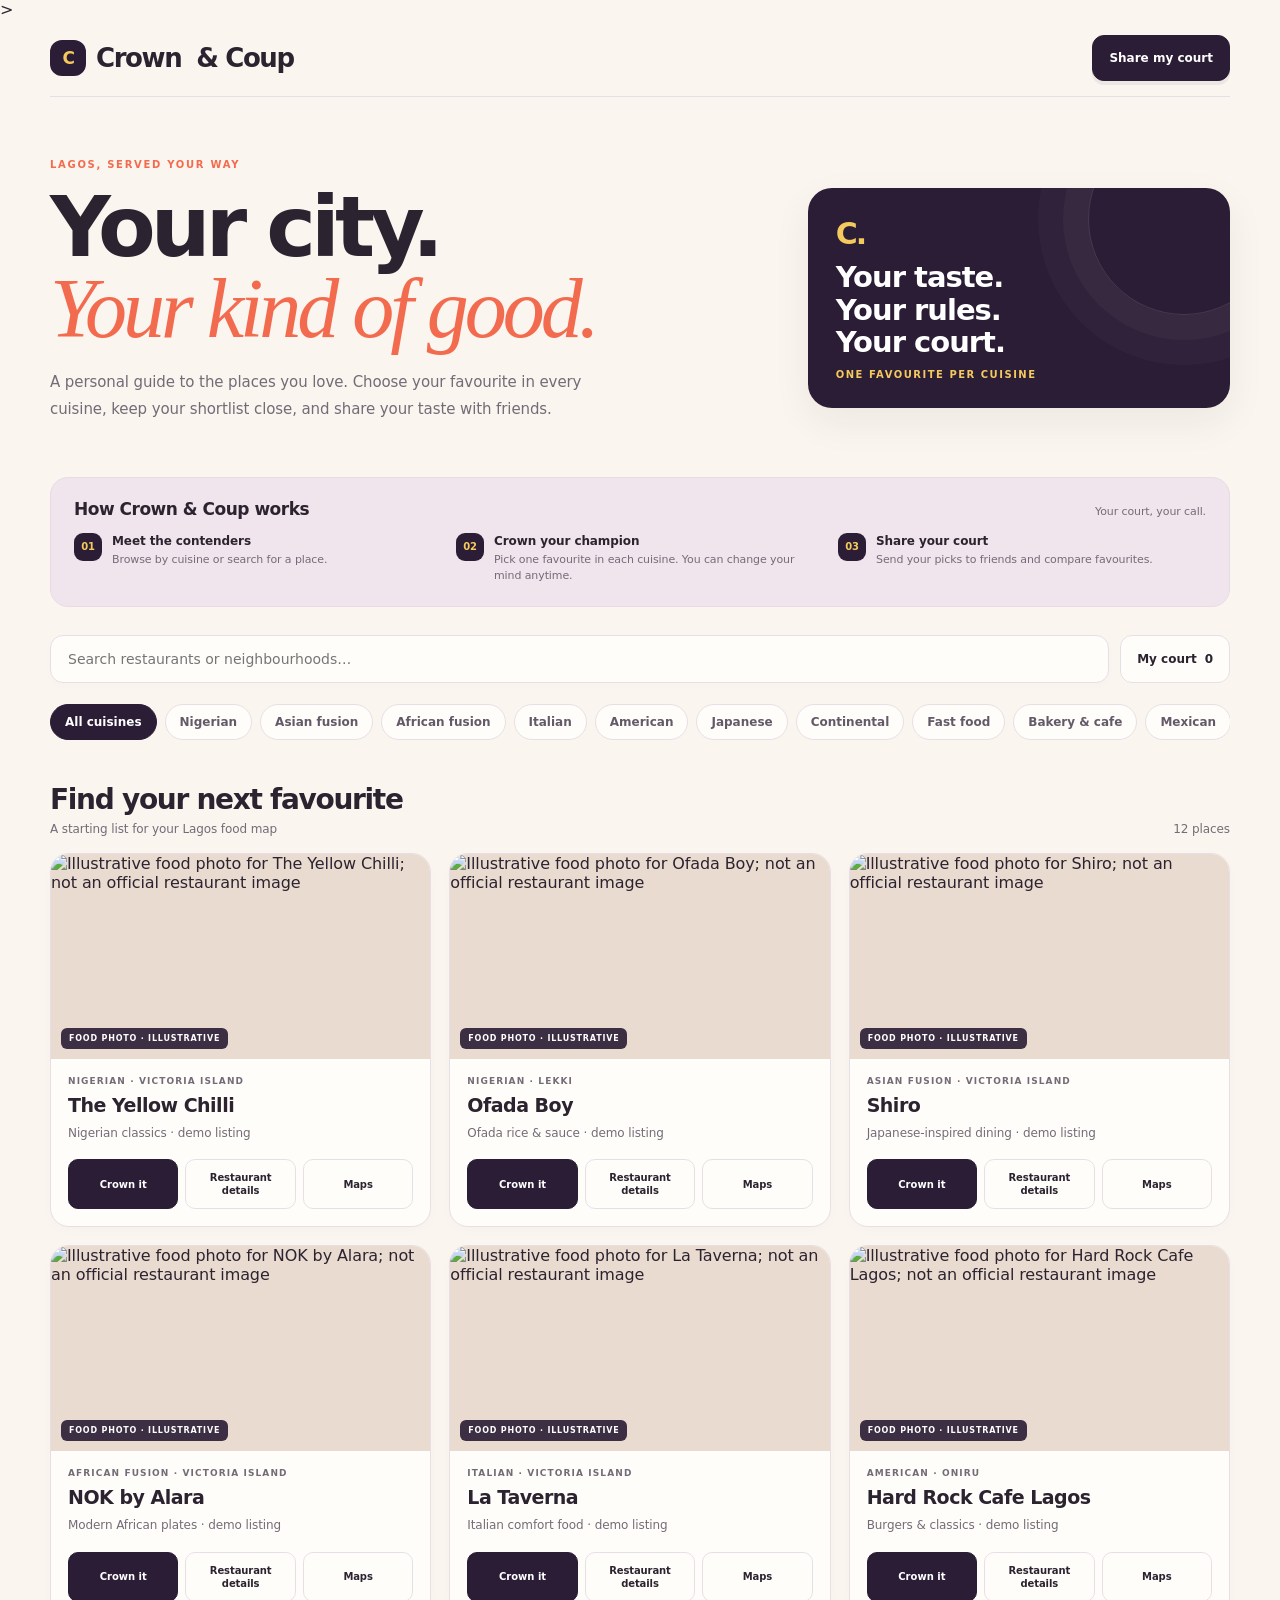
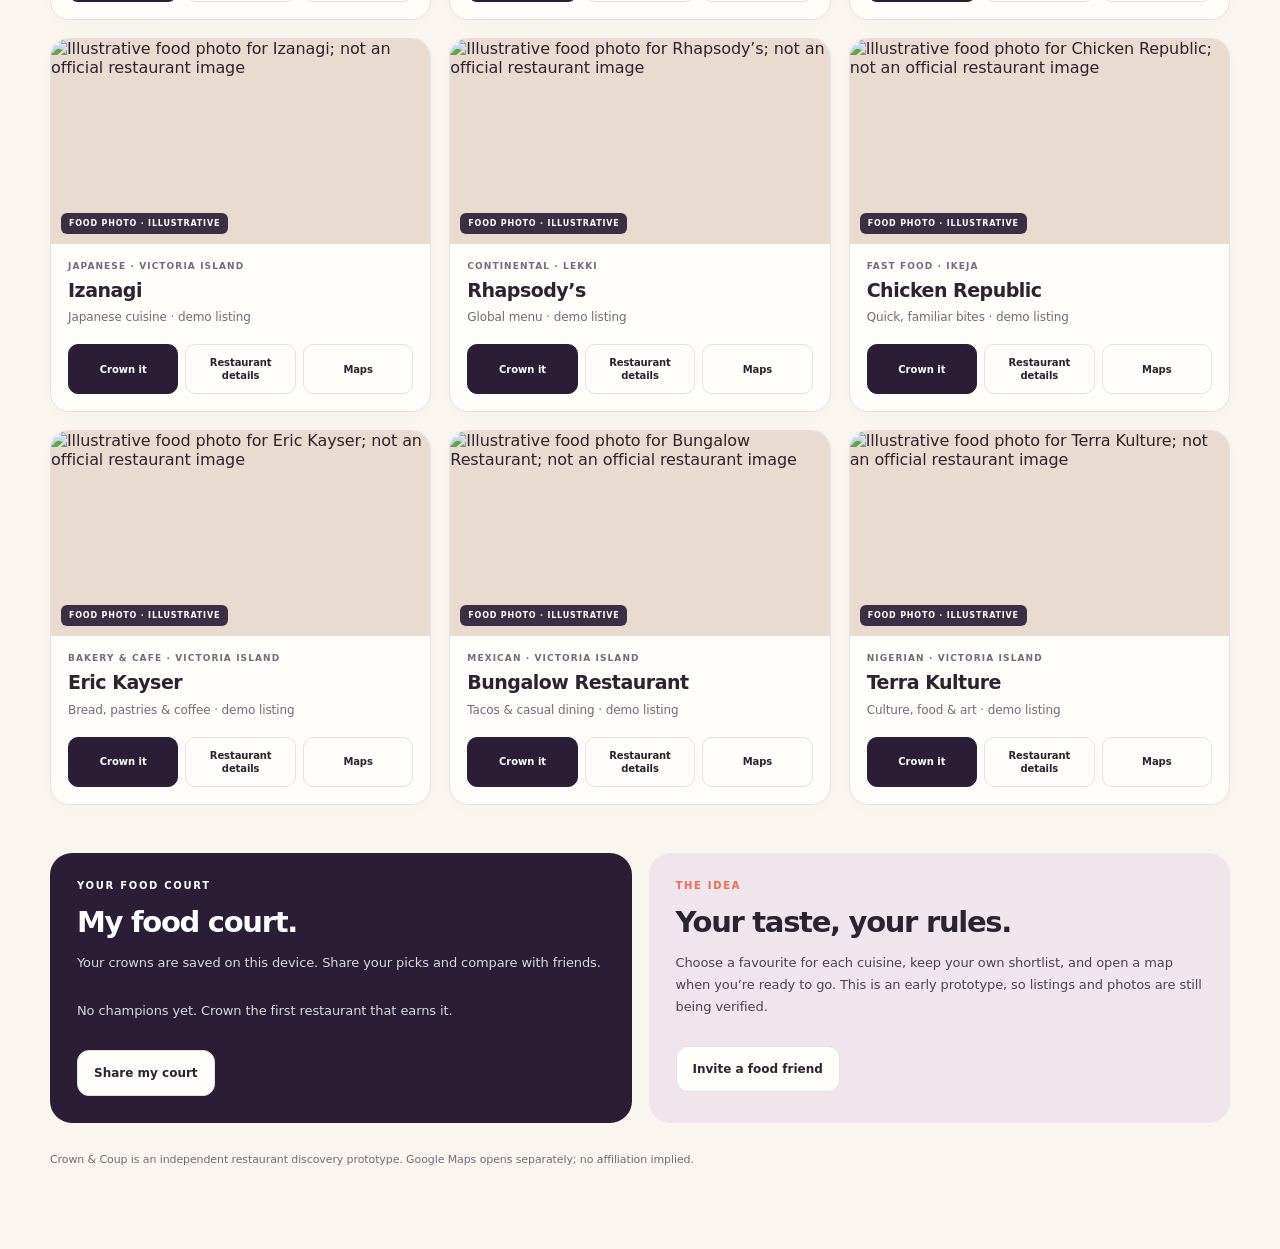
==== commit 9c09674b: "fix: clean social metadata and label restaurant share controls" ====
--- a/play/index.html
+++ b/play/index.html
@@ -1,7 +1,7 @@
 <!doctype html>
 <html lang="en">
 <head>
-<meta charset="utf-8"><meta name="viewport" content="width=device-width,initial-scale=1"><meta name="theme-color" content="#f5f2eb"><meta name="description" content="Crown your favourite restaurants in Lagos and share your food court."><link rel="canonical" href="https://crown-ivory-phi.vercel.app/play/"><meta property="og:type" content="website"><meta property="og:site_name" content="Crown & Coup"><meta property="og:title" content="Crown & Coup — Lagos food, crowned"><meta property="og:description" content="Your taste. Your picks. Your restaurant crown. Discover Lagos food and share your favourites."><meta property="og:url" content="https://crown-ivory-phi.vercel.app/play/"><meta property="og:image" content="https://images.unsplash.com/photo-1547592180-85f173990554?auto=format&fit=crop&fm=jpg&q=85&w=1200">><meta property="og:image:alt" content="Nigerian jollof rice and chicken, a food image for Crown"><meta name="twitter:card" content="summary_large_image"><meta name="twitter:title" content="Crown & Coup — Lagos food, crowned"><meta name="twitter:description" content="Your taste. Your picks. Your restaurant crown."><meta name="twitter:image" content="https://images.unsplash.com/photo-1547592180-85f173990554?auto=format&fit=crop&fm=jpg&q=85&w=1200">><link rel="manifest" href="../manifest.webmanifest"><title>Crown & Coup — Lagos food, crowned</title>
+<meta charset="utf-8"><meta name="viewport" content="width=device-width,initial-scale=1"><meta name="theme-color" content="#f5f2eb"><meta name="description" content="Crown your favourite restaurants in Lagos and share your food court."><link rel="canonical" href="https://crown-ivory-phi.vercel.app/play/"><meta property="og:type" content="website"><meta property="og:site_name" content="Crown &amp; Coup"><meta property="og:title" content="Crown & Coup — Lagos food, crowned"><meta property="og:description" content="Your taste. Your picks. Your restaurant crown. Discover Lagos food and share your favourites."><meta property="og:url" content="https://crown-ivory-phi.vercel.app/play/"><meta property="og:image" content="https://images.unsplash.com/photo-1547592180-85f173990554?auto=format&fit=crop&fm=jpg&q=85&w=1200"><meta property="og:image:alt" content="Nigerian jollof rice and chicken, a food image for Crown"><meta name="twitter:card" content="summary_large_image"><meta name="twitter:title" content="Crown & Coup — Lagos food, crowned"><meta name="twitter:description" content="Your taste. Your picks. Your restaurant crown."><meta name="twitter:image" content="https://images.unsplash.com/photo-1547592180-85f173990554?auto=format&fit=crop&fm=jpg&q=85&w=1200">><link rel="manifest" href="../manifest.webmanifest"><title>Crown & Coup — Lagos food, crowned</title>
 <link rel="stylesheet" href="../assets/crown.css"></head>
 <body class="page-app"><main class="app">
 <header class="top"><div class="brand"><b>C</b> Crown <span style="color:var(--orange);margin-left:5px">&amp; Coup</span></div><button class="btn primary" id="share">Share my court</button></header>
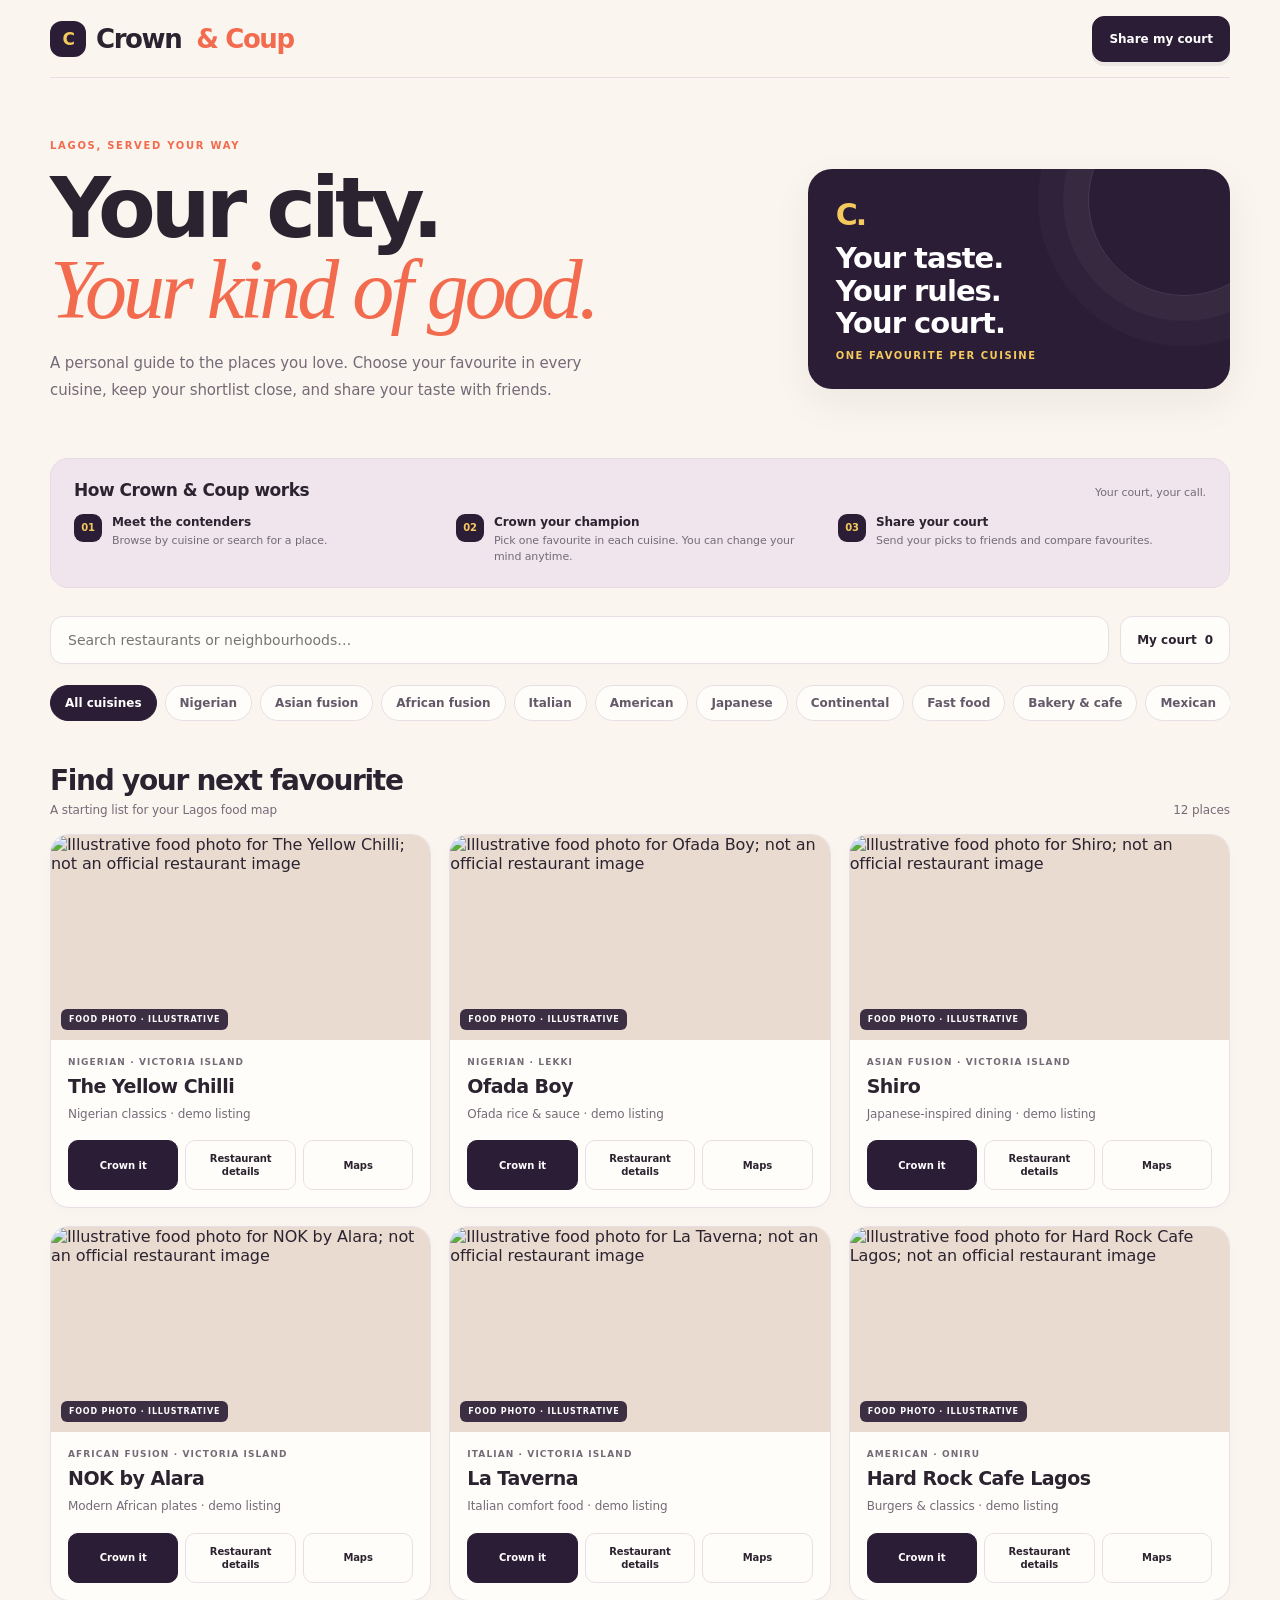
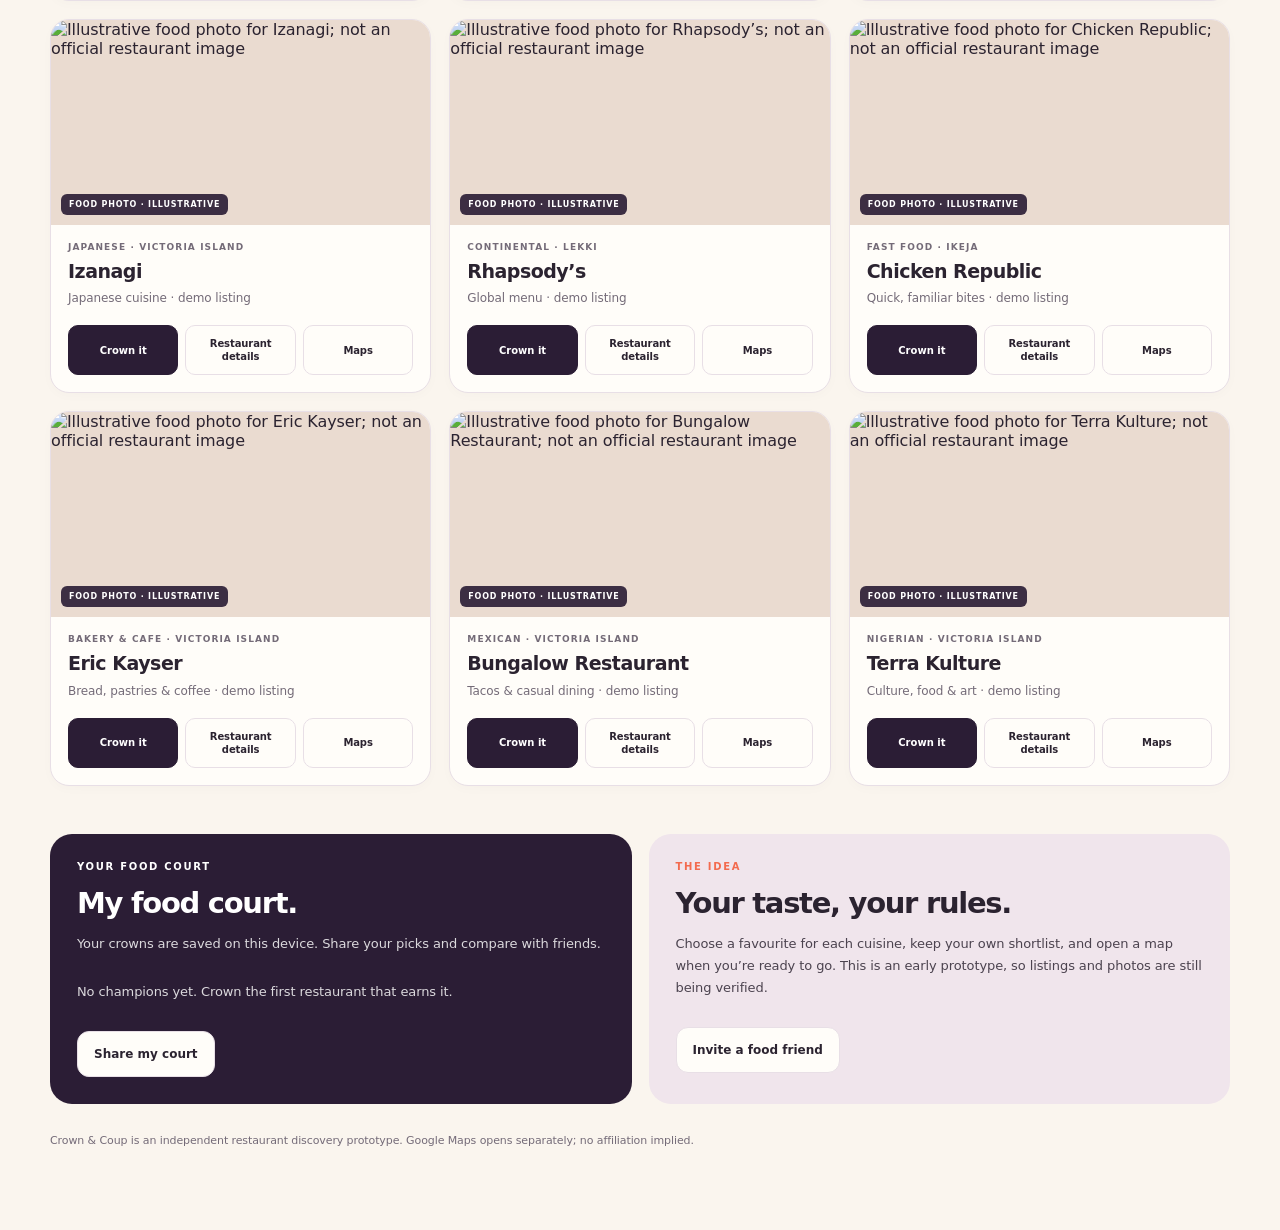
==== commit 889733dc: "fix: align Crown & Coup branding and page metadata" ====
--- a/play/index.html
+++ b/play/index.html
@@ -1,10 +1,10 @@
 <!doctype html>
 <html lang="en">
 <head>
-<meta charset="utf-8"><meta name="viewport" content="width=device-width,initial-scale=1"><meta name="theme-color" content="#f5f2eb"><meta name="description" content="Crown your favourite restaurants in Lagos and share your food court."><link rel="canonical" href="https://crown-ivory-phi.vercel.app/play/"><meta property="og:type" content="website"><meta property="og:site_name" content="Crown &amp; Coup"><meta property="og:title" content="Crown & Coup — Lagos food, crowned"><meta property="og:description" content="Your taste. Your picks. Your restaurant crown. Discover Lagos food and share your favourites."><meta property="og:url" content="https://crown-ivory-phi.vercel.app/play/"><meta property="og:image" content="https://images.unsplash.com/photo-1547592180-85f173990554?auto=format&fit=crop&fm=jpg&q=85&w=1200"><meta property="og:image:alt" content="Nigerian jollof rice and chicken, a food image for Crown"><meta name="twitter:card" content="summary_large_image"><meta name="twitter:title" content="Crown & Coup — Lagos food, crowned"><meta name="twitter:description" content="Your taste. Your picks. Your restaurant crown."><meta name="twitter:image" content="https://images.unsplash.com/photo-1547592180-85f173990554?auto=format&fit=crop&fm=jpg&q=85&w=1200">><link rel="manifest" href="../manifest.webmanifest"><title>Crown & Coup — Lagos food, crowned</title>
+<meta charset="utf-8"><meta name="viewport" content="width=device-width,initial-scale=1"><meta name="theme-color" content="#f5f2eb"><meta name="description" content="Crown your favourite restaurants in Lagos and share your food court."><link rel="canonical" href="https://crown-ivory-phi.vercel.app/play/"><meta property="og:type" content="website"><meta property="og:site_name" content="Crown &amp; Coup"><meta property="og:title" content="Crown & Coup — Lagos food, crowned"><meta property="og:description" content="Your taste. Your picks. Your restaurant crown. Discover Lagos food and share your favourites."><meta property="og:url" content="https://crown-ivory-phi.vercel.app/play/"><meta property="og:image" content="https://images.unsplash.com/photo-1547592180-85f173990554?auto=format&fit=crop&fm=jpg&q=85&w=1200"><meta property="og:image:alt" content="Nigerian jollof rice and chicken, a food image for Crown"><meta name="twitter:card" content="summary_large_image"><meta name="twitter:title" content="Crown & Coup — Lagos food, crowned"><meta name="twitter:description" content="Your taste. Your picks. Your restaurant crown."><meta name="twitter:image" content="https://images.unsplash.com/photo-1547592180-85f173990554?auto=format&fit=crop&fm=jpg&q=85&w=1200"><link rel="manifest" href="../manifest.webmanifest"><title>Crown & Coup — Lagos food, crowned</title>
 <link rel="stylesheet" href="../assets/crown.css"></head>
 <body class="page-app"><main class="app">
-<header class="top"><div class="brand"><b>C</b> Crown <span style="color:var(--orange);margin-left:5px">&amp; Coup</span></div><button class="btn primary" id="share">Share my court</button></header>
+<header class="top"><div class="brand"><b>C</b> Crown <span style="color:var(--coral);margin-left:5px">&amp; Coup</span></div><button class="btn primary" id="share">Share my court</button></header>
 <section class="hero"><div><div class="eyebrow">LAGOS, SERVED YOUR WAY</div><h1>Your city.<br><em>Your kind of good.</em></h1><p>A personal guide to the places you love. Choose your favourite in every cuisine, keep your shortlist close, and share your taste with friends.</p></div><aside class="hero-card"><div class="hero-mark">C.</div><strong>Your taste.<br>Your rules.<br>Your court.</strong><small>ONE FAVOURITE PER CUISINE</small></aside></section>
 <section class="howto" aria-labelledby="howto-title"><div class="howto-head"><h2 id="howto-title">How Crown &amp; Coup works</h2><p>Your court, your call.</p></div><div class="howto-steps"><div class="howto-step"><b class="howto-num">01</b><div><strong>Meet the contenders</strong><span>Browse by cuisine or search for a place.</span></div></div><div class="howto-step"><b class="howto-num">02</b><div><strong>Crown your champion</strong><span>Pick one favourite in each cuisine. You can change your mind anytime.</span></div></div><div class="howto-step"><b class="howto-num">03</b><div><strong>Share your court</strong><span>Send your picks to friends and compare favourites.</span></div></div></div></section><div class="toolbar"><input id="search" class="search" placeholder="Search restaurants or neighbourhoods…" aria-label="Search restaurants"><button id="myCourt" class="btn">My court <span id="count">0</span></button></div><div id="filters" class="filters"></div>
 <section id="discover"><div class="section"><div><h2>Find your next favourite</h2><p>A starting list for your Lagos food map</p></div><span id="resultCount" style="font-size:12px;color:var(--muted)">12 places</span></div><div class="grid" id="grid"></div></section>
@@ -19,7 +19,7 @@
 function maps(p){return 'https://www.google.com/maps/search/?api=1&query='+encodeURIComponent(p.address)}function restaurantUrl(p){return location.origin+'/restaurants/'+p.slug+'/'}async function shareRestaurant(p){const url=restaurantUrl(p);const payload={title:p.name+' — Crown',text:'Explore '+p.name+', a '+p.cuisine+' spot in '+p.area+', Lagos. Restaurant imagery is illustrative, not an official venue photo.',url};try{if(navigator.share){await navigator.share(payload);return}}catch(e){if(e.name==='AbortError')return}try{await navigator.clipboard.writeText(url);toast('Restaurant link copied to share.')}catch{toast('Open the restaurant page and copy its URL.')}}
 function render(){ $('filters').innerHTML=cuisines.map(c=>'<button class="'+(filter===c?'active':'')+'" data-filter="'+c.replaceAll('"','&quot;')+'">'+(c==='All cuisines'?'':'')+c+'</button>').join('');let list=places.filter(p=>(filter==='All cuisines'||p.cuisine===filter)&&(p.name+' '+p.cuisine+' '+p.area).toLowerCase().includes(query.toLowerCase())&&(!onlyCourt||court[p.cuisine]===p.id));$('resultCount').textContent=list.length+' places';$('count').textContent=Object.keys(court).length;
 $('grid').innerHTML=list.length?list.map(p=>{let win=court[p.cuisine]===p.id,has=!!court[p.cuisine];return '<article class="card"><div class="photo-wrap"><div class="photo"><img loading="lazy" src="'+p.photo+'" alt="Illustrative food photo for '+p.name+'; not an official restaurant image"><span class="photo-note">FOOD PHOTO · ILLUSTRATIVE</span></div></div><div class="body"><div class="meta">'+p.cuisine+' · '+p.area+'</div><h3>'+p.name+'</h3><p>'+p.note+' · demo listing</p><div class="actions"><button class="crown '+(win?'crowned':'')+'" data-crown="'+p.id+'">'+(win?'Crowned':''+(has?'Stage a coup':'Crown it'))+'</button><a href="'+restaurantUrl(p)+'">Restaurant details</a><a target="_blank" rel="noopener" href="'+maps(p)+'"> Maps</a></div></div></article>'}).join(''):'<div style="grid-column:1/-1;padding:30px;color:var(--muted)">No matches. Try another search or cuisine.</div>';
-let rows=Object.entries(court).map(([c,id])=>places.find(p=>p.id===id)).filter(Boolean);$('crowns').innerHTML=rows.length?rows.map(p=>'<div class="row"><span>'+p.emoji+'</span><span><strong>'+p.name+'</strong><small>'+p.cuisine+' · '+p.area+'</small></span><button class="btn" data-share-one="'+p.id+'"></button></div>').join(''):'<p>No champions yet. Crown the first restaurant that earns it.</p>'}
+let rows=Object.entries(court).map(([c,id])=>places.find(p=>p.id===id)).filter(Boolean);$('crowns').innerHTML=rows.length?rows.map(p=>'<div class="row"><span>'+p.emoji+'</span><span><strong>'+p.name+'</strong><small>'+p.cuisine+' · '+p.area+'</small></span><button class="btn" data-share-one="'+p.id+'" aria-label="Share '+p.name+'">Share</button></div>').join(''):'<p>No champions yet. Crown the first restaurant that earns it.</p>'}
 function crown(id){let p=places.find(x=>x.id===id);if(!p)return;if(court[p.cuisine]===id){delete court[p.cuisine];toast(p.name+' uncrowned.')}else{let prev=!!court[p.cuisine];court[p.cuisine]=id;toast(p.name+(prev?' takes the ':' is your ')+p.cuisine+' crown!')}save('court',court);onlyCourt=false;render()}
 function textCourt(){let rows=Object.entries(court).map(([c,id])=>{let p=places.find(x=>x.id===id);return p?c+': '+p.name+' ('+p.area+')':''}).filter(Boolean);return (courtName||'My Lagos food court')+' ♛\n'+(rows.join('\n')||'I’m building my Lagos food court on Crown & Coup.')+'\n\nCrown & Coup your own favourites. What would you crown?'}
 async function copy(s){try{if(navigator.share){await navigator.share({title:'My Crown & Coup food court',text:s});return}}catch(e){if(e.name==='AbortError')return}try{await navigator.clipboard.writeText(s);toast('Copied — share it with your food group!')}catch{let a=document.createElement('textarea');a.value=s;document.body.append(a);a.select();document.execCommand('copy');a.remove();toast('Copied — share it with your food group!')}}
